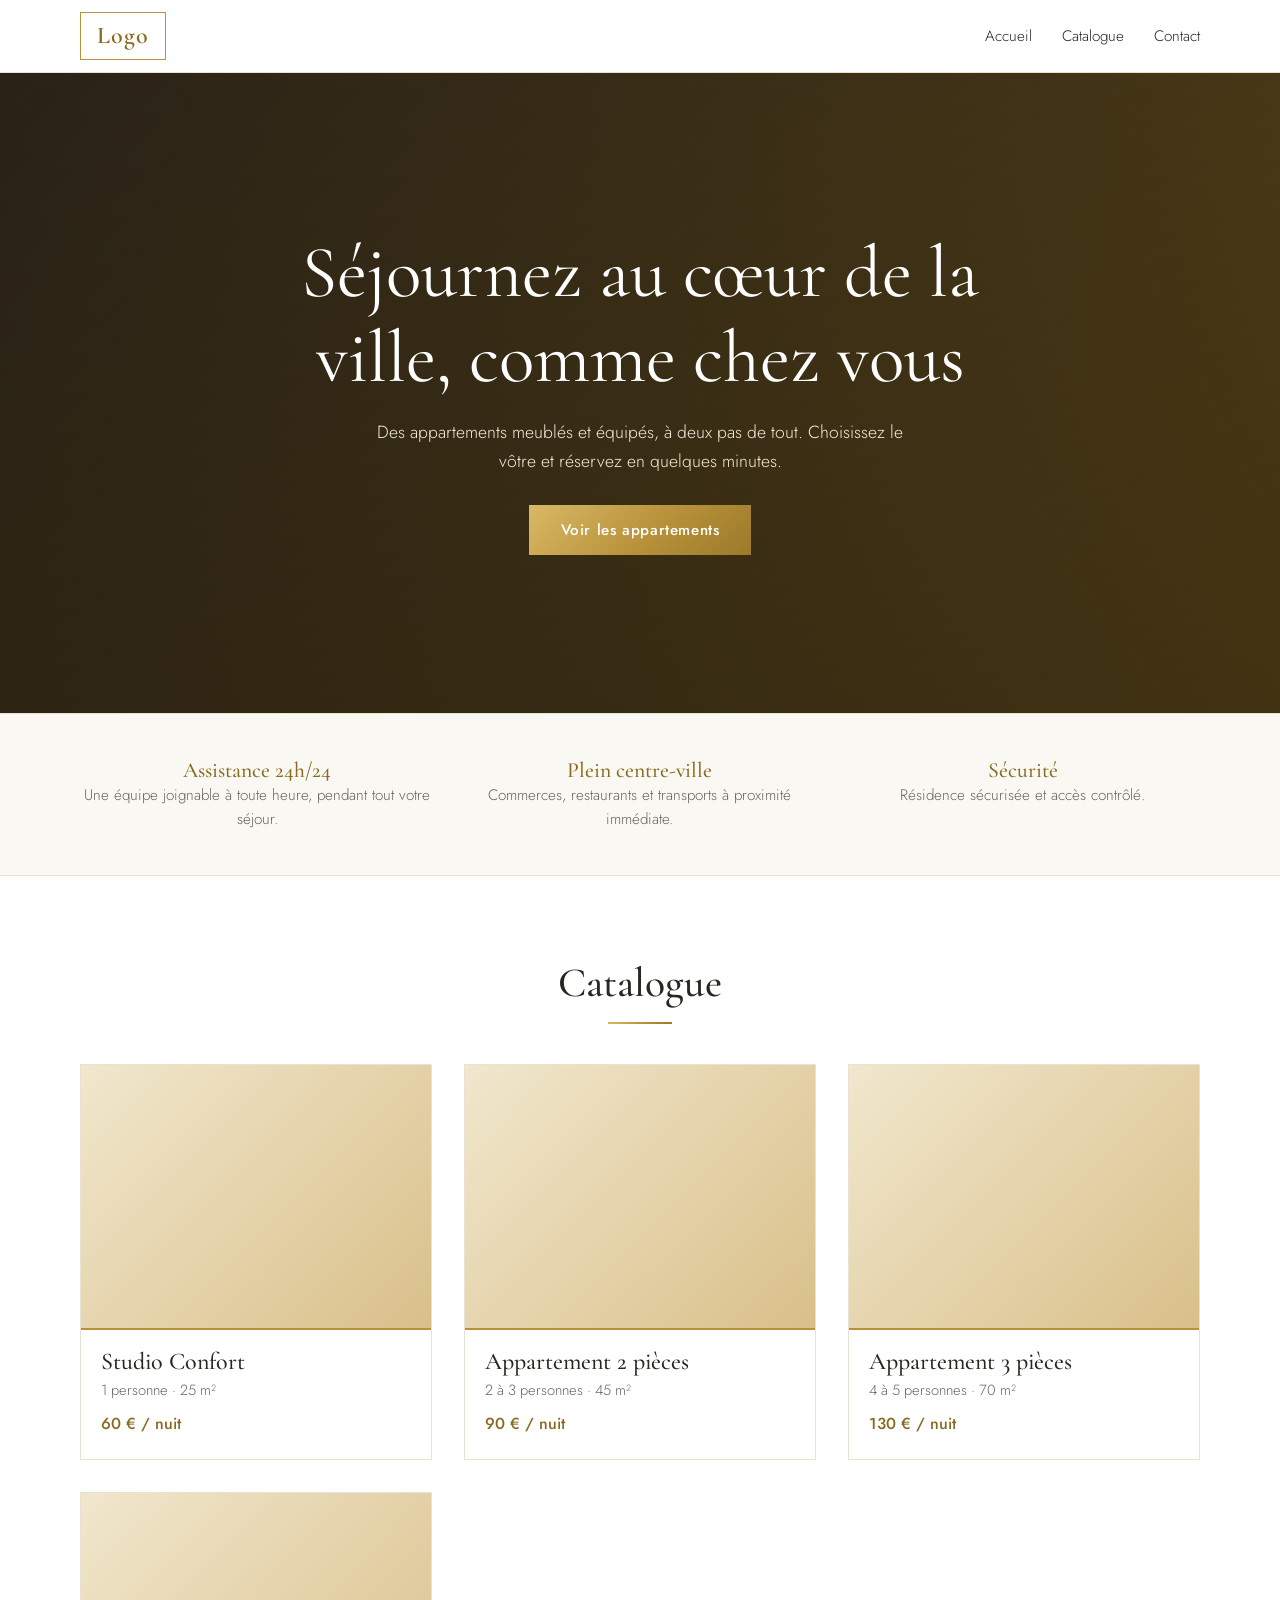
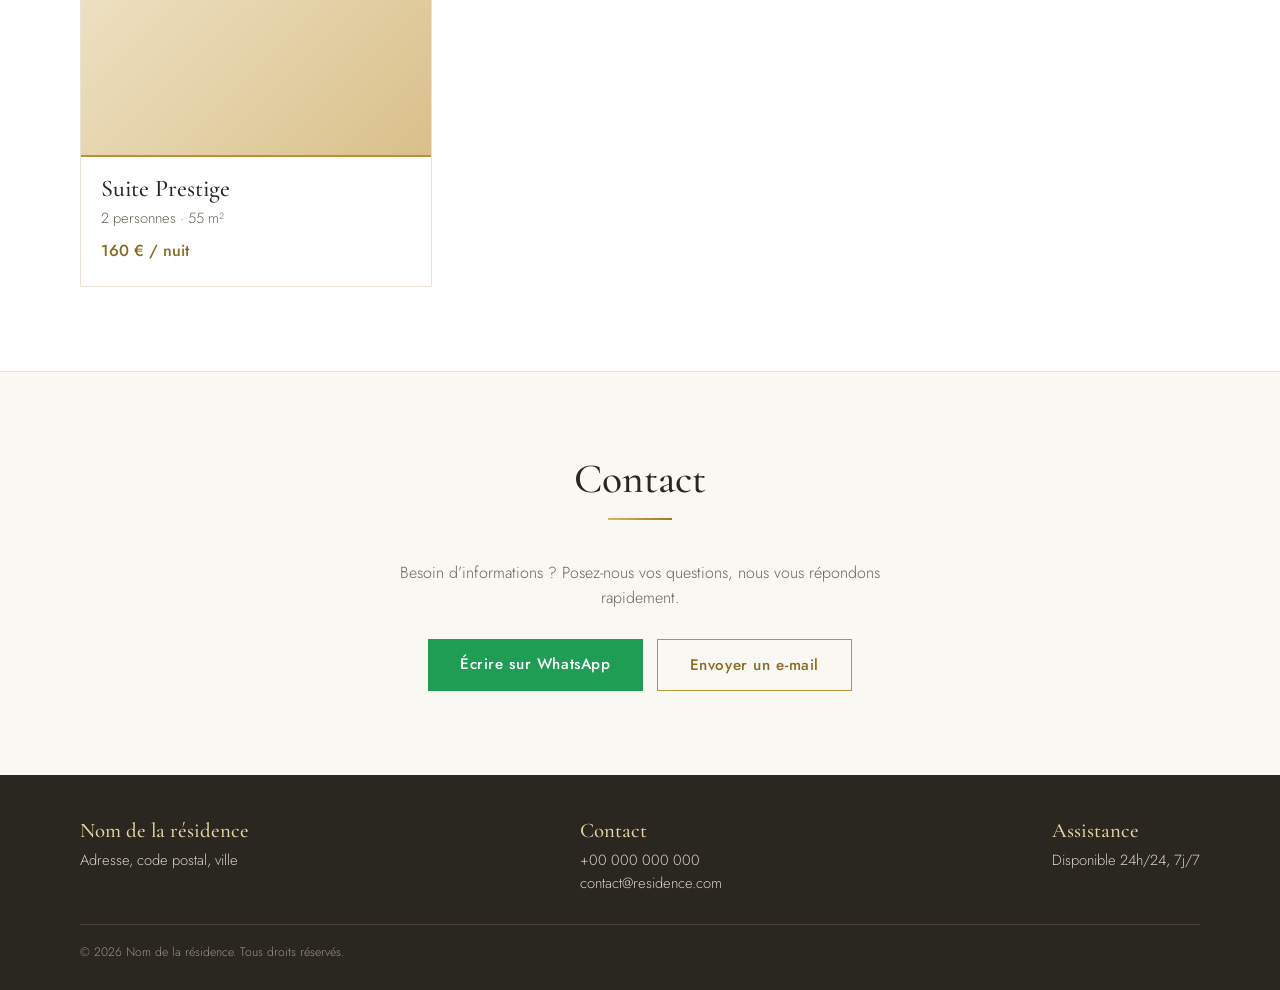
==== index.html @ 8747ca44 "Premier version" ====
<!DOCTYPE html>
<html lang="fr">
<head>
<meta charset="utf-8">
<meta name="viewport" content="width=device-width, initial-scale=1">
<title>Résidence meublée en centre-ville</title>
<meta name="description" content="Appartements meublés en plein centre-ville. Assistance 24h/24 et sécurité.">
<link rel="preconnect" href="https://fonts.googleapis.com">
<link rel="preconnect" href="https://fonts.gstatic.com" crossorigin>
<link href="https://fonts.googleapis.com/css2?family=Cormorant+Garamond:wght@400;500;600&family=Jost:wght@300;400;500&display=swap" rel="stylesheet">
<link rel="stylesheet" href="style.css">
</head>
<body>

<header>
  <div class="wrap bar">
    <a class="logo" href="#accueil">Logo</a>
    <button class="burger" id="burger" aria-label="Ouvrir le menu" aria-expanded="false">☰</button>
    <nav id="nav" aria-label="Navigation principale">
      <ul>
        <li><a href="#accueil">Accueil</a></li>
        <li><a href="#catalogue">Catalogue</a></li>
        <li><a href="#contact">Contact</a></li>
      </ul>
    </nav>
  </div>
</header>

<main>
  <section class="hero" id="accueil">
    <!-- Remplacez par votre vidéo : assets/residence.mp4 -->
    <video autoplay muted loop playsinline poster="assets/residence.jpg" aria-hidden="true">
      <source src="video.mp4" type="video/mp4">
    </video>
    <div class="in wrap">
      <h1>Séjournez au cœur de la ville, comme chez vous</h1>
      <p>Des appartements meublés et équipés, à deux pas de tout. Choisissez le vôtre et réservez en quelques minutes.</p>
      <a class="btn" href="#catalogue">Voir les appartements</a>
    </div>
  </section>

  <section class="assure" aria-label="Nos engagements">
    <div class="wrap">
      <ul>
        <li><h3>Assistance 24h/24</h3><p>Une équipe joignable à toute heure, pendant tout votre séjour.</p></li>
        <li><h3>Plein centre-ville</h3><p>Commerces, restaurants et transports à proximité immédiate.</p></li>
        <li><h3>Sécurité</h3><p>Résidence sécurisée et accès contrôlé.</p></li>
      </ul>
    </div>
  </section>

  <section class="pad" id="catalogue">
    <div class="wrap">
      <h2>Catalogue</h2><div class="rule"></div>
      <div class="grid" id="grid"></div>
    </div>
  </section>

  <section class="pad contact" id="contact">
    <div class="wrap">
      <h2>Contact</h2><div class="rule"></div>
      <p>Besoin d’informations ? Posez-nous vos questions, nous vous répondons rapidement.</p>
      <div class="acts">
        <a class="btn wa" id="waContact" href="#" target="_blank" rel="noopener">Écrire sur WhatsApp</a>
        <a class="btn ghost" id="mailContact" href="#">Envoyer un e-mail</a>
      </div>
    </div>
  </section>
</main>

<footer>
  <div class="wrap">
    <div class="cols">
      <div><h3>Nom de la résidence</h3><p>Adresse, code postal, ville</p></div>
      <div><h3>Contact</h3><p>+00 000 000 000<br>contact@residence.com</p></div>
      <div><h3>Assistance</h3><p>Disponible 24h/24, 7j/7</p></div>
    </div>
    <small>© <span id="yr"></span> Nom de la résidence. Tous droits réservés.</small>
  </div>
</footer>

<!-- Fiche appartement -->
<dialog id="dlgDetail" aria-labelledby="dTitle">
  <button class="close" data-close aria-label="Fermer">×</button>
  <div class="detail">
    <div class="gallery">
      <div class="main"><img id="dMain" alt=""></div>
      <div class="thumbs" id="dThumbs"></div>
    </div>
    <div class="info">
      <h2 id="dTitle"></h2><div class="rule"></div>
      <p id="dDesc"></p>
      <ul id="dList"></ul>
      <div class="price" id="dPrice"></div>
      <button class="btn" id="dBook">Réserver</button>
    </div>
  </div>
</dialog>

<!-- Réservation -->
<dialog id="dlgBook" aria-labelledby="bTitle">
  <button class="close" data-close aria-label="Fermer">×</button>
  <form id="form" novalidate>
    <h2 id="bTitle">Réserver</h2><div class="rule"></div>
    <div class="sum" id="bSum"></div>
    <div class="row">
      <label>Nom<input type="text" name="nom" autocomplete="family-name" required></label>
      <label>Prénom<input type="text" name="prenom" autocomplete="given-name" required></label>
    </div>
    <div class="row">
      <label>Adresse e-mail<input type="email" name="email" autocomplete="email" required></label>
      <label>Numéro de téléphone<input type="tel" name="tel" autocomplete="tel" required></label>
    </div>
    <div class="row">
      <label>Date d’arrivée<input type="date" name="arrivee" required></label>
      <label>Date de départ<input type="date" name="depart" required></label>
    </div>
    <fieldset>
      <legend>Options</legend>
      <label><input type="checkbox" name="options" value="Transfert depuis l’aéroport"> Transfert depuis l’aéroport</label>
      <label><input type="checkbox" name="options" value="Ménage supplémentaire"> Ménage supplémentaire</label>
      <label><input type="checkbox" name="options" value="Petit-déjeuner"> Petit-déjeuner</label>
      <label><input type="checkbox" name="options" value="Lit bébé"> Lit bébé</label>
      <label><input type="checkbox" name="options" value="Arrivée tardive"> Arrivée tardive</label>
    </fieldset>
    <label>Autre demande (facultatif)<textarea name="message" rows="3"></textarea></label>
    <div class="err" id="err" role="alert"></div>
    <button class="btn wa" type="submit" id="send">Envoyer</button>
  </form>
  <div class="ok" id="ok" hidden>
    <h2>Demande envoyée</h2><div class="rule"></div>
    <p>Merci ! Votre demande a bien été transmise. Nous vous recontactons très vite.</p>
    <p style="margin-top:24px"><button class="btn ghost" data-close>Fermer</button></p>
  </div>
</dialog>

<script src="config.js"></script>
<script src="appartements.js"></script>
<script src="script.js"></script>
</body>
</html>
---- style.css ----
:root{
  --white:#fff; --ivory:#faf8f3; --ink:#2a2620; --muted:#6b645a;
  --gold:#b8923a; --gold-dark:#8a6a1f; --gold-light:#e6d3a3; --line:#e9e2d2;
  --serif:'Cormorant Garamond',Georgia,serif; --sans:'Jost',system-ui,sans-serif;
  --gold-grad:linear-gradient(135deg,#d9b866,#b8923a 55%,#9c7a2b);
}
*{box-sizing:border-box;margin:0}
html{scroll-behavior:smooth;scroll-padding-top:76px}
body{font-family:var(--sans);color:var(--ink);background:var(--white);line-height:1.6;font-weight:300}
img{max-width:100%;display:block}
a{color:inherit}
:focus-visible{outline:2px solid var(--gold);outline-offset:3px}
.wrap{width:min(1120px,92%);margin-inline:auto}
h1,h2,h3{font-family:var(--serif);font-weight:500;line-height:1.15}
h2{font-size:clamp(1.9rem,4vw,2.6rem);text-align:center}
.rule{width:64px;height:2px;background:var(--gold-grad);margin:14px auto 40px}

/* Header */
header{position:sticky;top:0;z-index:20;background:rgba(255,255,255,.96);border-bottom:1px solid var(--line);backdrop-filter:blur(8px)}
.bar{display:flex;align-items:center;justify-content:space-between;height:72px}
.logo{font-family:var(--serif);font-size:1.5rem;font-weight:600;text-decoration:none;letter-spacing:.04em;color:var(--gold-dark);border:1px solid var(--gold);padding:4px 16px}
nav ul{display:flex;gap:30px;list-style:none;padding:0}
nav a{text-decoration:none;font-size:.95rem;padding:6px 0;border-bottom:1px solid transparent;transition:border-color .2s,color .2s}
nav a:hover{color:var(--gold-dark);border-color:var(--gold)}
.burger{display:none;background:none;border:1px solid var(--line);width:44px;height:44px;cursor:pointer;font-size:1.3rem;color:var(--gold-dark)}

/* Hero */
.hero{position:relative;min-height:min(78vh,640px);display:grid;place-items:center;text-align:center;color:#fff;overflow:hidden;background:linear-gradient(135deg,#3a3022,#8a6a1f)}
.hero video{position:absolute;inset:0;width:100%;height:100%;object-fit:cover}
.hero::after{content:"";position:absolute;inset:0;background:linear-gradient(rgba(20,16,10,.45),rgba(20,16,10,.62))}
.hero .in{position:relative;z-index:1;padding:60px 0;max-width:760px}
.hero h1{font-size:clamp(2.4rem,6.5vw,4.6rem);font-weight:400}
.hero p{margin:18px auto 30px;font-size:1.1rem;max-width:560px;color:#f3ecdc}

/* Buttons */
.btn{display:inline-block;border:0;cursor:pointer;font:500 .95rem var(--sans);letter-spacing:.04em;padding:14px 32px;text-decoration:none;color:#fff;background:var(--gold-grad);transition:filter .2s,transform .2s}
.btn:hover{filter:brightness(1.08);transform:translateY(-1px)}
.btn.ghost{background:transparent;color:var(--gold-dark);border:1px solid var(--gold)}
.btn.wa{background:#1f9d55}

/* Reassurance */
.assure{background:var(--ivory);border-block:1px solid var(--line);padding:44px 0}
.assure ul{list-style:none;padding:0;display:grid;grid-template-columns:repeat(3,1fr);gap:28px;text-align:center}
.assure h3{font-size:1.35rem;color:var(--gold-dark)}
.assure p{color:var(--muted);font-size:.95rem}

/* Catalogue */
section.pad{padding:84px 0}
.grid{display:grid;grid-template-columns:repeat(auto-fill,minmax(300px,1fr));gap:32px}
.card{background:#fff;border:1px solid var(--line);cursor:pointer;text-align:left;padding:0;font:inherit;color:inherit;transition:box-shadow .25s,border-color .25s}
.card:hover{border-color:var(--gold);box-shadow:0 12px 32px rgba(138,106,31,.14)}
.ph{aspect-ratio:4/3;background:linear-gradient(135deg,#f1e7cd,#d9c08a);overflow:hidden;position:relative}
.ph img{width:100%;height:100%;object-fit:cover}
.card .meta{padding:18px 20px 22px;border-top:2px solid var(--gold)}
.card h3{font-size:1.5rem}
.card p{color:var(--muted);font-size:.92rem;margin-top:4px}
.card .price{color:var(--gold-dark);font-weight:500;margin-top:8px}

/* Contact */
.contact{background:var(--ivory);border-top:1px solid var(--line);text-align:center}
.contact p{max-width:520px;margin:0 auto 28px;color:var(--muted)}
.contact .acts{display:flex;gap:14px;justify-content:center;flex-wrap:wrap}

/* Footer */
footer{background:var(--ink);color:#d9d2c3;padding:44px 0 28px;font-size:.92rem}
footer .cols{display:flex;justify-content:space-between;gap:28px;flex-wrap:wrap}
footer h3{color:var(--gold-light);font-size:1.3rem;margin-bottom:6px}
footer small{display:block;margin-top:28px;padding-top:18px;border-top:1px solid #4a4338;color:#9c9486}

/* Dialogs */
dialog{border:0;padding:0;width:min(960px,96vw);max-height:92vh;overflow:auto;background:#fff;box-shadow:0 30px 80px rgba(0,0,0,.35)}
dialog::backdrop{background:rgba(20,16,10,.6)}
dialog[open]{animation:pop .25s ease}
@keyframes pop{from{opacity:0;transform:translateY(12px)}}
.close{position:sticky;top:0;float:right;margin:10px;width:42px;height:42px;border:1px solid var(--line);background:#fff;font-size:1.3rem;cursor:pointer;z-index:2;color:var(--gold-dark)}
.detail{display:grid;grid-template-columns:1.2fr 1fr;gap:0}
.gallery .main{aspect-ratio:4/3;background:linear-gradient(135deg,#f1e7cd,#d9c08a)}
.gallery .main img{width:100%;height:100%;object-fit:cover}
.thumbs{display:flex;gap:8px;padding:8px;overflow-x:auto}
.thumbs button{flex:0 0 76px;height:58px;border:2px solid transparent;padding:0;cursor:pointer;background:linear-gradient(135deg,#f1e7cd,#d9c08a)}
.thumbs button[aria-current=true]{border-color:var(--gold)}
.thumbs img{width:100%;height:100%;object-fit:cover}
.info{padding:34px 30px}
.info h2{text-align:left;font-size:2rem}
.info .rule{margin:12px 0 18px}
.info ul{padding-left:1.1rem;margin:14px 0 22px;color:var(--muted)}
.info .price{font-family:var(--serif);font-size:1.7rem;color:var(--gold-dark);margin-bottom:18px}

form{padding:36px clamp(20px,5vw,48px) 40px}
form h2{text-align:left;font-size:2rem}
form .rule{margin:12px 0 24px}
.row{display:grid;grid-template-columns:1fr 1fr;gap:16px}
label{display:block;font-size:.9rem;margin-bottom:16px;color:var(--ink)}
input[type=text],input[type=email],input[type=tel],input[type=date],textarea{width:100%;margin-top:6px;padding:12px;border:1px solid #cfc6b2;font:inherit;background:#fff;border-radius:0}
input:focus,textarea:focus{outline:2px solid var(--gold);border-color:var(--gold)}
fieldset{border:1px solid var(--line);padding:14px 16px;margin-bottom:18px}
legend{padding:0 8px;color:var(--gold-dark);font-family:var(--serif);font-size:1.2rem}
fieldset label{display:flex;gap:10px;align-items:center;margin:8px 0}
.err{color:#a3281f;font-size:.88rem;min-height:1.2em;margin-bottom:10px}
.sum{background:var(--ivory);border-left:3px solid var(--gold);padding:10px 14px;margin-bottom:20px;font-size:.92rem}
.ok{padding:60px 30px;text-align:center}
.ok h2{text-align:center}

@media (max-width:820px){
  .burger{display:block}
  nav{position:absolute;top:72px;left:0;right:0;background:#fff;border-bottom:1px solid var(--line);display:none}
  nav.open{display:block}
  nav ul{flex-direction:column;gap:0;padding:8px 4%}
  nav a{display:block;padding:14px 0;border-bottom:1px solid var(--line)}
  .assure ul{grid-template-columns:1fr}
  .detail{grid-template-columns:1fr}
  .row{grid-template-columns:1fr}
  section.pad{padding:60px 0}
}
@media (prefers-reduced-motion:reduce){*{animation:none!important;transition:none!important;scroll-behavior:auto!important}}

/* Disponibilité */
.btn:disabled{background:#d9d2c3;color:#6b645a;cursor:not-allowed;transform:none;filter:none}
.card.off .ph img{filter:grayscale(.85);opacity:.7}
.badge{position:absolute;top:12px;left:12px;background:var(--ink);color:#fff;font-size:.85rem;padding:4px 12px}

/* Admin */
.adm{width:min(640px,92%);margin:48px auto}
.adm h1{font-size:2.2rem;margin-bottom:6px}
.adm .rule{margin:12px 0 28px}
.adm form{padding:0}
.adm .box{border:1px solid var(--line);padding:28px;background:#fff}
.adm-top{display:flex;justify-content:space-between;align-items:center;gap:12px;margin-bottom:8px}
.lot{display:flex;align-items:center;justify-content:space-between;gap:14px;padding:16px 0;border-bottom:1px solid var(--line);flex-wrap:wrap}
.lot strong{font-family:var(--serif);font-size:1.3rem;font-weight:500;display:block}
.etat{font-size:.9rem;color:#1f7a45}
.etat.off{color:#a3281f}
.btn.sm{padding:10px 20px;font-size:.88rem}
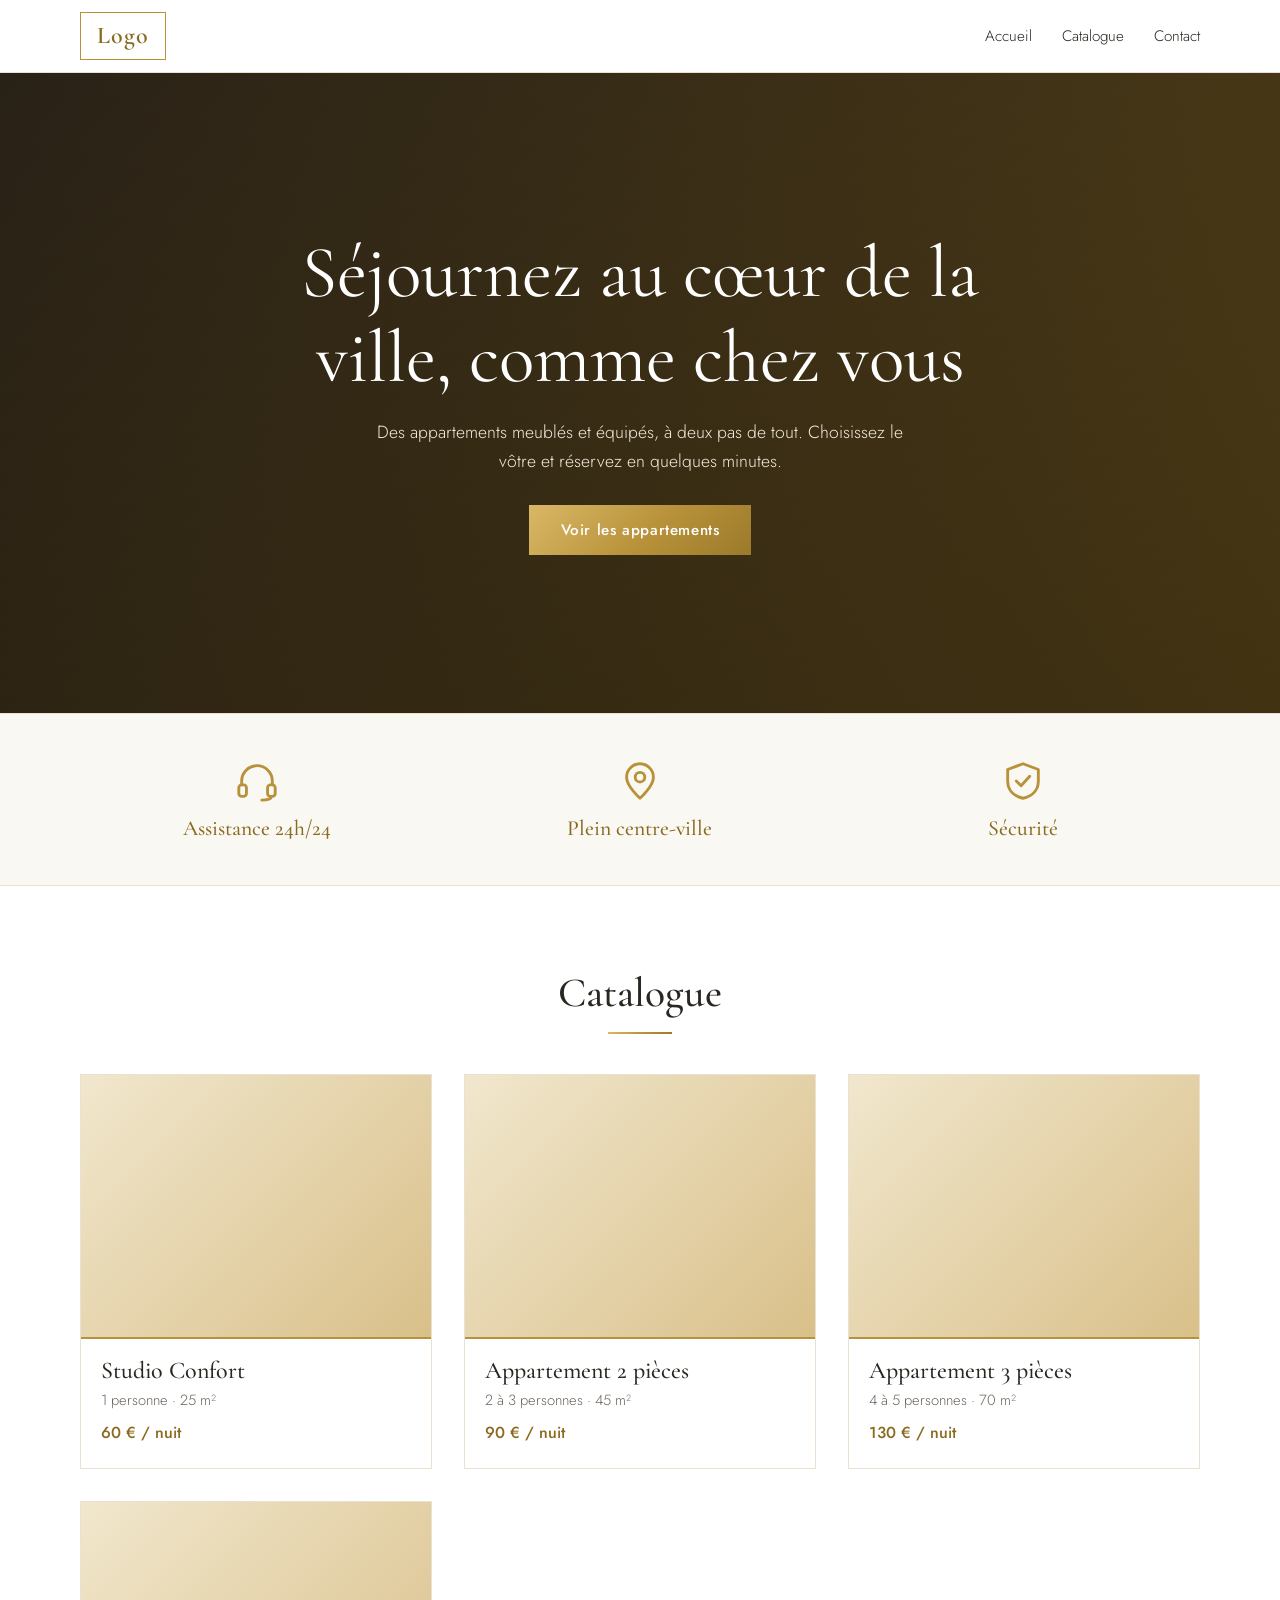
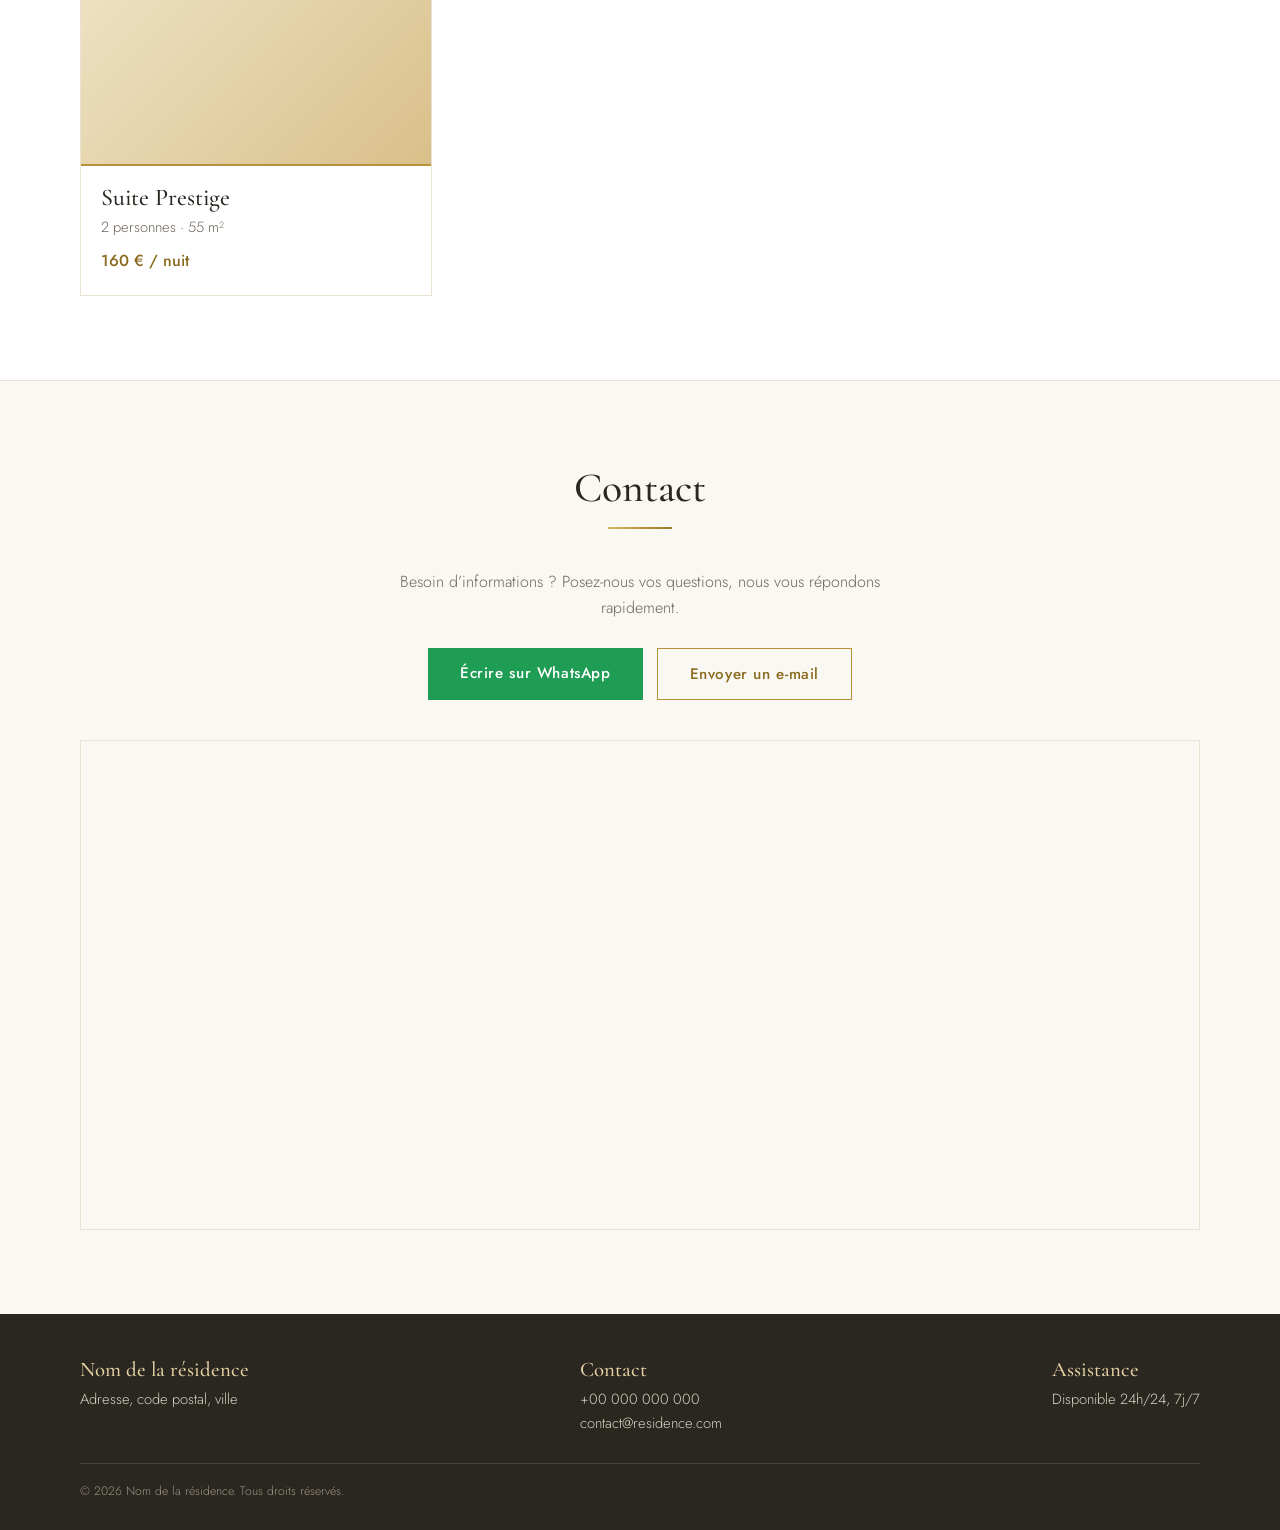
==== commit b5d95731: "mise a jour" ====
--- a/index.html
+++ b/index.html
@@ -40,15 +40,23 @@
   </section>
 
   <section class="assure" aria-label="Nos engagements">
-    <div class="wrap">
-      <ul>
-        <li><h3>Assistance 24h/24</h3><p>Une équipe joignable à toute heure, pendant tout votre séjour.</p></li>
-        <li><h3>Plein centre-ville</h3><p>Commerces, restaurants et transports à proximité immédiate.</p></li>
-        <li><h3>Sécurité</h3><p>Résidence sécurisée et accès contrôlé.</p></li>
-      </ul>
-    </div>
-  </section>
-
+  <div class="wrap">
+    <ul>
+      <li>
+        <svg class="ico" viewBox="0 0 24 24" aria-hidden="true"><path d="M4 14v-2a8 8 0 0 1 16 0v2"/><rect x="2.5" y="14" width="4" height="6" rx="1.5"/><rect x="17.5" y="14" width="4" height="6" rx="1.5"/><path d="M19.5 20c0 1.5-2 2-5 2"/></svg>
+        <h3>Assistance 24h/24</h3>
+      </li>
+      <li>
+        <svg class="ico" viewBox="0 0 24 24" aria-hidden="true"><path d="M12 21s7-6.2 7-11a7 7 0 0 0-14 0c0 4.8 7 11 7 11z"/><circle cx="12" cy="10" r="2.5"/></svg>
+        <h3>Plein centre-ville</h3>
+      </li>
+      <li>
+        <svg class="ico" viewBox="0 0 24 24" aria-hidden="true"><path d="M12 3l8 3v6c0 5-3.5 8-8 9-4.5-1-8-4-8-9V6z"/><path d="M8.5 12l2.5 2.5 4.5-5"/></svg>
+        <h3>Sécurité</h3>
+      </li>
+    </ul>
+  </div>
+</section>
   <section class="pad" id="catalogue">
     <div class="wrap">
       <h2>Catalogue</h2><div class="rule"></div>
@@ -57,15 +65,18 @@
   </section>
 
   <section class="pad contact" id="contact">
-    <div class="wrap">
-      <h2>Contact</h2><div class="rule"></div>
-      <p>Besoin d’informations ? Posez-nous vos questions, nous vous répondons rapidement.</p>
-      <div class="acts">
-        <a class="btn wa" id="waContact" href="#" target="_blank" rel="noopener">Écrire sur WhatsApp</a>
-        <a class="btn ghost" id="mailContact" href="#">Envoyer un e-mail</a>
-      </div>
+  <div class="wrap">
+    <h2>Contact</h2><div class="rule"></div>
+    <p>Besoin d’informations ? Posez-nous vos questions, nous vous répondons rapidement.</p>
+    <div class="acts">
+      <a class="btn wa" id="waContact" href="#" target="_blank" rel="noopener">Écrire sur WhatsApp</a>
+      <a class="btn ghost" id="mailContact" href="#">Envoyer un e-mail</a>
     </div>
-  </section>
+    <div class="map">
+      <iframe title="Localisation : Douala, Cameroun" src="https://www.google.com/maps?q=Douala,+Cameroun&output=embed" loading="lazy" referrerpolicy="no-referrer-when-downgrade" allowfullscreen></iframe>
+    </div>
+  </div>
+</section>
 </main>
 
 <footer>
--- a/style.css
+++ b/style.css
@@ -130,4 +130,24 @@
 .lot strong{font-family:var(--serif);font-size:1.3rem;font-weight:500;display:block}
 .etat{font-size:.9rem;color:#1f7a45}
 .etat.off{color:#a3281f}
-.btn.sm{padding:10px 20px;font-size:.88rem}+.btn.sm{padding:10px 20px;font-size:.88rem}
+
+/* Icônes de réassurance */
+.assure li{text-align:center}
+.ico{display:block;width:46px;height:46px;margin:0 auto 12px;fill:none;stroke:var(--gold);stroke-width:1.5;stroke-linecap:round;stroke-linejoin:round}
+
+/* Carte */
+.map{margin-top:40px;border:1px solid var(--line);aspect-ratio:16/7}
+.map iframe{display:block;width:100%;height:100%;border:0}
+@media (max-width:820px){.map{aspect-ratio:4/3}}
+
+/* Admin : réservations */
+.adm{width:min(760px,92%)}
+.sect{margin-top:40px}
+.resa{border:1px solid var(--line);padding:16px 18px;margin-bottom:14px;font-size:.95rem}
+.resa-top{display:flex;justify-content:space-between;align-items:center;gap:10px;margin-bottom:6px}
+.resa-top strong{font-family:var(--serif);font-size:1.3rem;font-weight:500}
+.resa p{color:var(--muted);margin:2px 0}
+.tag{font-size:.8rem;padding:2px 10px;border:1px solid var(--line);color:var(--muted)}
+.tag.new{border-color:var(--gold);color:var(--gold-dark)}
+.resa .btn{margin-top:12px}
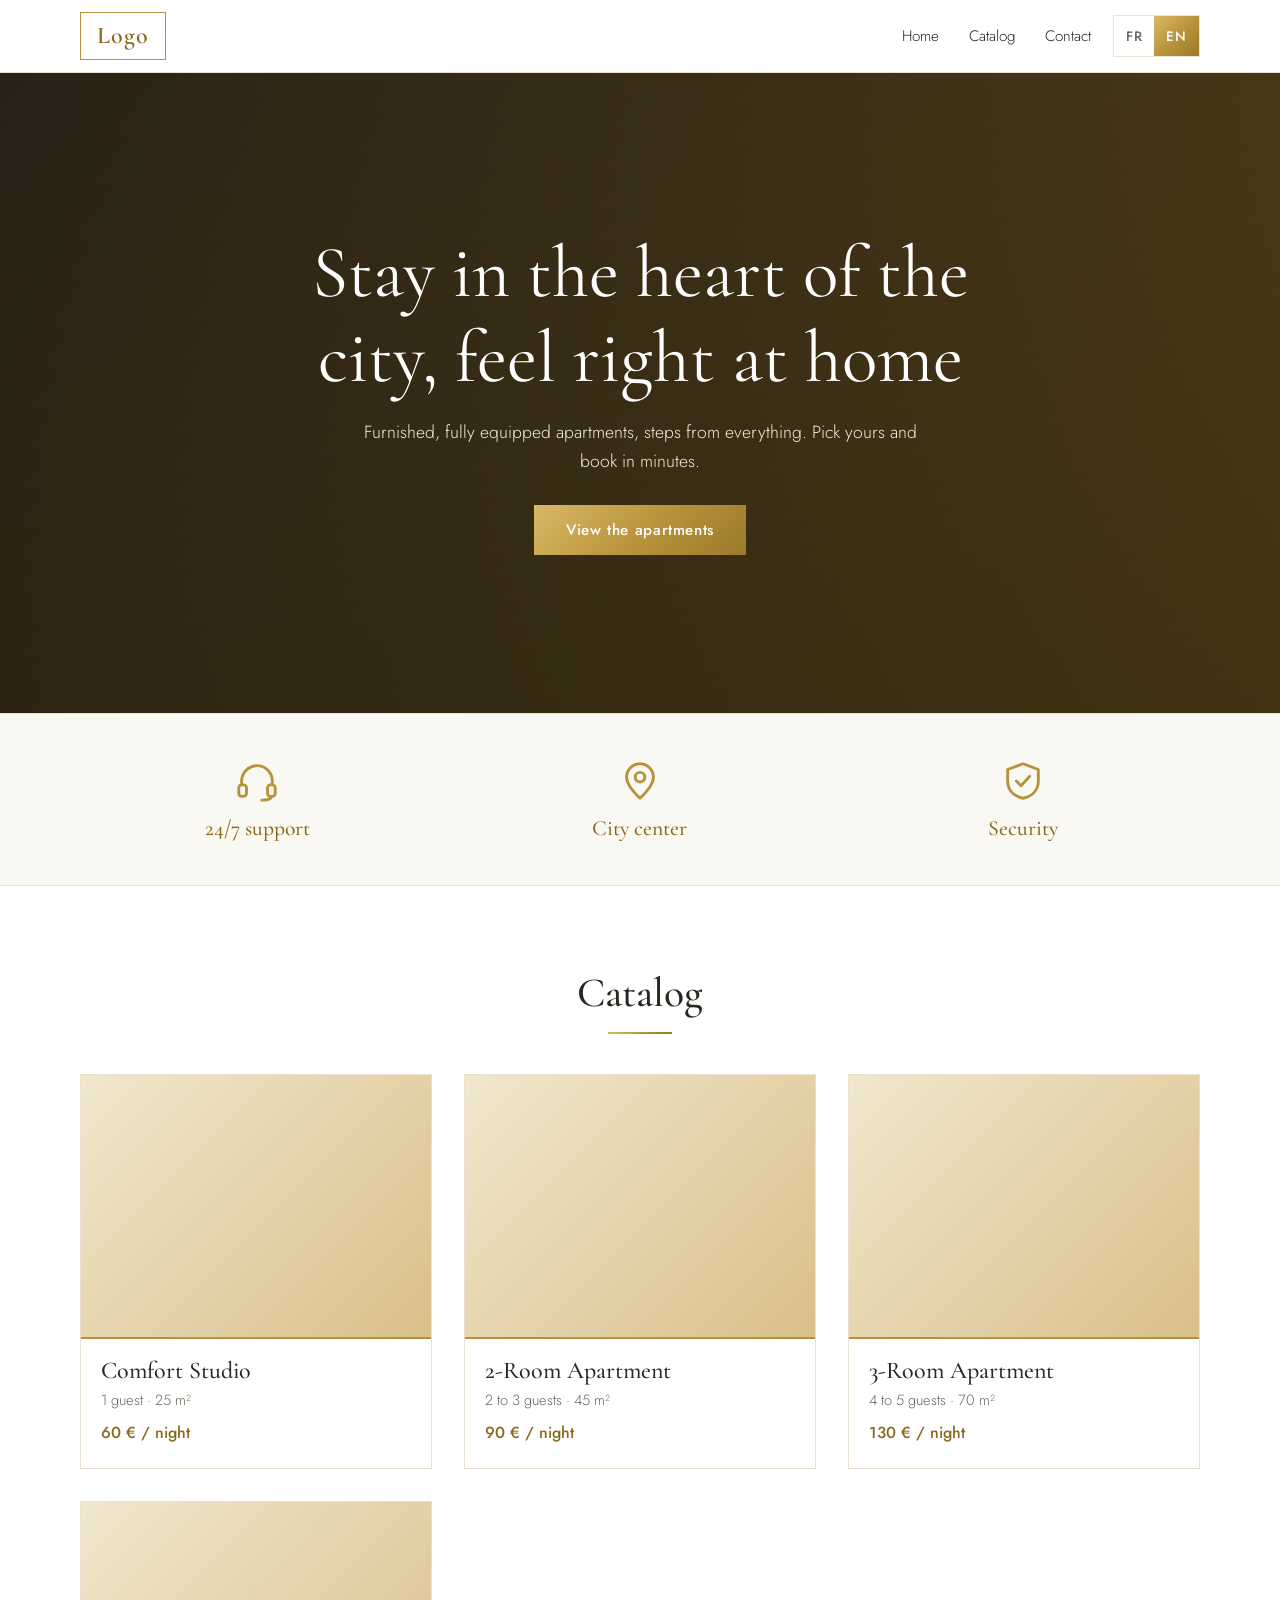
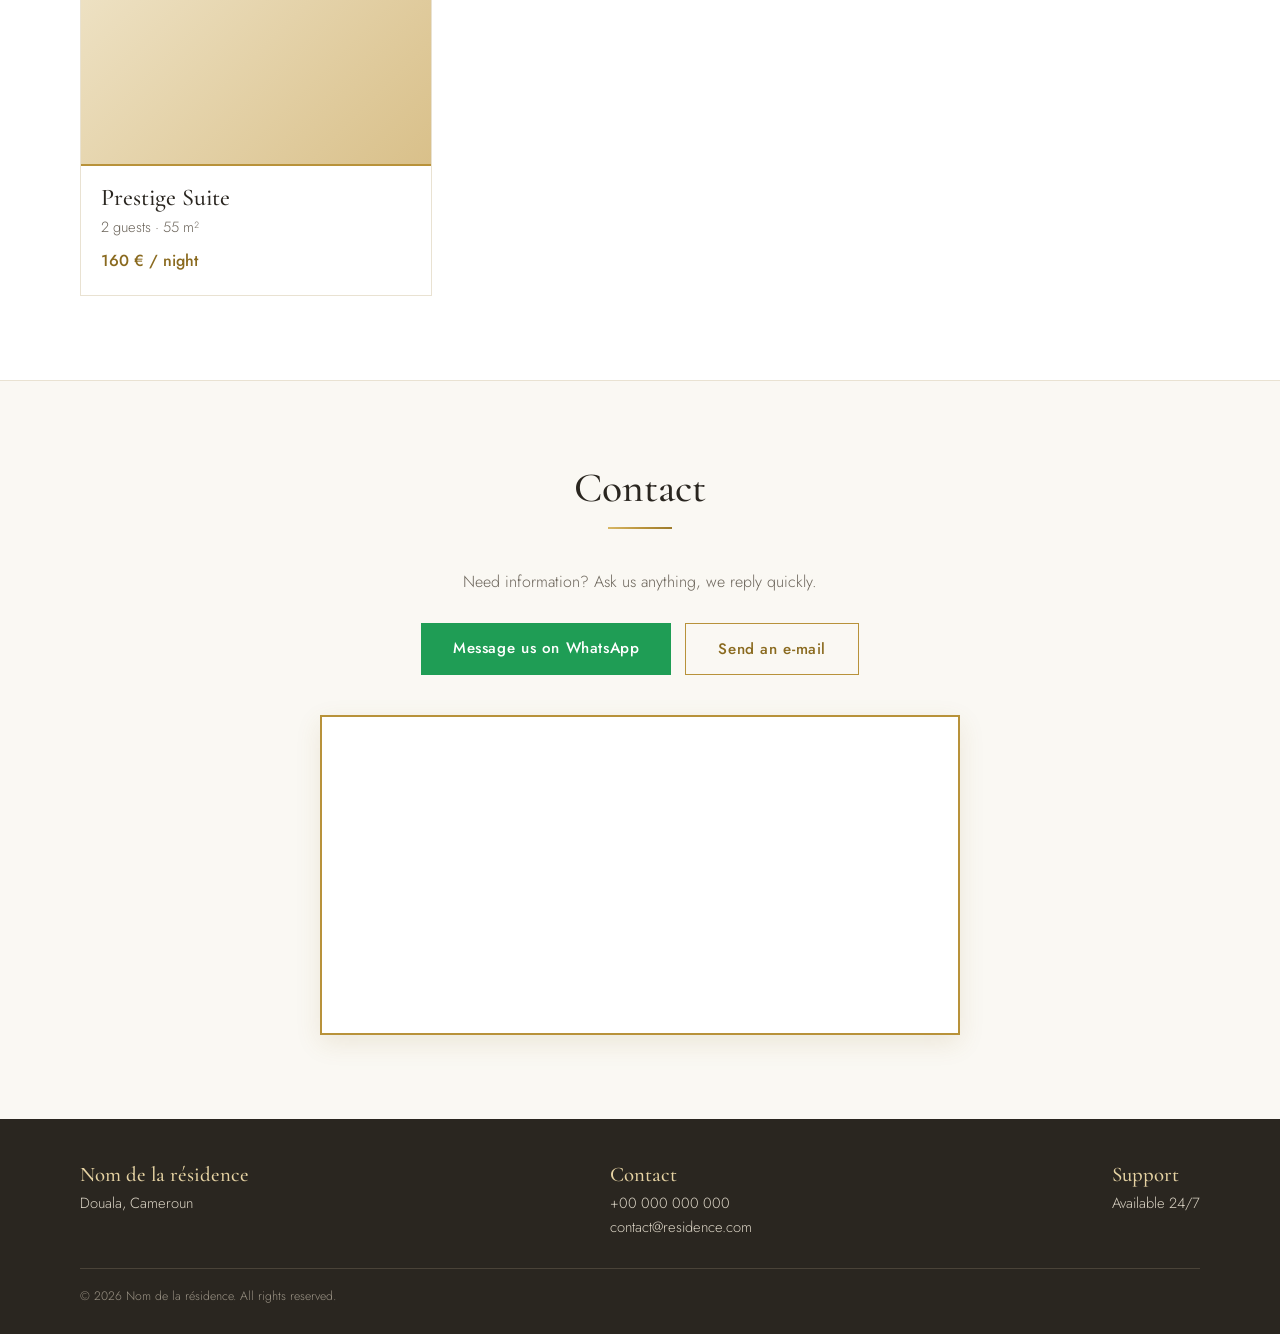
==== commit 50891c19: "mise a jour 2" ====
--- a/index.html
+++ b/index.html
@@ -15,14 +15,20 @@
 <header>
   <div class="wrap bar">
     <a class="logo" href="#accueil">Logo</a>
-    <button class="burger" id="burger" aria-label="Ouvrir le menu" aria-expanded="false">☰</button>
-    <nav id="nav" aria-label="Navigation principale">
-      <ul>
-        <li><a href="#accueil">Accueil</a></li>
-        <li><a href="#catalogue">Catalogue</a></li>
-        <li><a href="#contact">Contact</a></li>
-      </ul>
-    </nav>
+    <div class="right">
+      <nav id="nav" aria-label="Navigation principale">
+        <ul>
+          <li><a href="#accueil" data-i18n="nav_home">Accueil</a></li>
+          <li><a href="#catalogue" data-i18n="nav_catalog">Catalogue</a></li>
+          <li><a href="#contact" data-i18n="nav_contact">Contact</a></li>
+        </ul>
+      </nav>
+      <div class="langs" role="group" aria-label="Langue / Language">
+        <button type="button" data-lang="fr" aria-pressed="true">FR</button>
+        <button type="button" data-lang="en" aria-pressed="false">EN</button>
+      </div>
+      <button class="burger" id="burger" data-i18n-aria="menu" aria-label="Ouvrir le menu" aria-expanded="false">☰</button>
+    </div>
   </div>
 </header>
 
@@ -33,66 +39,67 @@
       <source src="video.mp4" type="video/mp4">
     </video>
     <div class="in wrap">
-      <h1>Séjournez au cœur de la ville, comme chez vous</h1>
-      <p>Des appartements meublés et équipés, à deux pas de tout. Choisissez le vôtre et réservez en quelques minutes.</p>
-      <a class="btn" href="#catalogue">Voir les appartements</a>
+      <h1 data-i18n="hero_title">Séjournez au cœur de la ville, comme chez vous</h1>
+      <p data-i18n="hero_text">Des appartements meublés et équipés, à deux pas de tout. Choisissez le vôtre et réservez en quelques minutes.</p>
+      <a class="btn" href="#catalogue" data-i18n="hero_btn">Voir les appartements</a>
     </div>
   </section>
 
   <section class="assure" aria-label="Nos engagements">
-  <div class="wrap">
-    <ul>
-      <li>
-        <svg class="ico" viewBox="0 0 24 24" aria-hidden="true"><path d="M4 14v-2a8 8 0 0 1 16 0v2"/><rect x="2.5" y="14" width="4" height="6" rx="1.5"/><rect x="17.5" y="14" width="4" height="6" rx="1.5"/><path d="M19.5 20c0 1.5-2 2-5 2"/></svg>
-        <h3>Assistance 24h/24</h3>
-      </li>
-      <li>
-        <svg class="ico" viewBox="0 0 24 24" aria-hidden="true"><path d="M12 21s7-6.2 7-11a7 7 0 0 0-14 0c0 4.8 7 11 7 11z"/><circle cx="12" cy="10" r="2.5"/></svg>
-        <h3>Plein centre-ville</h3>
-      </li>
-      <li>
-        <svg class="ico" viewBox="0 0 24 24" aria-hidden="true"><path d="M12 3l8 3v6c0 5-3.5 8-8 9-4.5-1-8-4-8-9V6z"/><path d="M8.5 12l2.5 2.5 4.5-5"/></svg>
-        <h3>Sécurité</h3>
-      </li>
-    </ul>
-  </div>
-</section>
+    <div class="wrap">
+      <ul>
+        <li>
+          <svg class="ico" viewBox="0 0 24 24" aria-hidden="true"><path d="M4 14v-2a8 8 0 0 1 16 0v2"/><rect x="2.5" y="14" width="4" height="6" rx="1.5"/><rect x="17.5" y="14" width="4" height="6" rx="1.5"/><path d="M19.5 20c0 1.5-2 2-5 2"/></svg>
+          <h3 data-i18n="a1">Assistance 24h/24</h3>
+        </li>
+        <li>
+          <svg class="ico" viewBox="0 0 24 24" aria-hidden="true"><path d="M12 21s7-6.2 7-11a7 7 0 0 0-14 0c0 4.8 7 11 7 11z"/><circle cx="12" cy="10" r="2.5"/></svg>
+          <h3 data-i18n="a2">Plein centre-ville</h3>
+        </li>
+        <li>
+          <svg class="ico" viewBox="0 0 24 24" aria-hidden="true"><path d="M12 3l8 3v6c0 5-3.5 8-8 9-4.5-1-8-4-8-9V6z"/><path d="M8.5 12l2.5 2.5 4.5-5"/></svg>
+          <h3 data-i18n="a3">Sécurité</h3>
+        </li>
+      </ul>
+    </div>
+  </section>
+
   <section class="pad" id="catalogue">
     <div class="wrap">
-      <h2>Catalogue</h2><div class="rule"></div>
+      <h2 data-i18n="cat_title">Catalogue</h2><div class="rule"></div>
       <div class="grid" id="grid"></div>
     </div>
   </section>
 
   <section class="pad contact" id="contact">
-  <div class="wrap">
-    <h2>Contact</h2><div class="rule"></div>
-    <p>Besoin d’informations ? Posez-nous vos questions, nous vous répondons rapidement.</p>
-    <div class="acts">
-      <a class="btn wa" id="waContact" href="#" target="_blank" rel="noopener">Écrire sur WhatsApp</a>
-      <a class="btn ghost" id="mailContact" href="#">Envoyer un e-mail</a>
+    <div class="wrap">
+      <h2 data-i18n="contact_title">Contact</h2><div class="rule"></div>
+      <p data-i18n="contact_text">Besoin d’informations ? Posez-nous vos questions, nous vous répondons rapidement.</p>
+      <div class="acts">
+        <a class="btn wa" id="waContact" href="#" target="_blank" rel="noopener" data-i18n="wa_btn">Écrire sur WhatsApp</a>
+        <a class="btn ghost" id="mailContact" href="#" data-i18n="mail_btn">Envoyer un e-mail</a>
+      </div>
+      <div class="map">
+        <iframe title="Douala, Cameroun" src="https://www.google.com/maps?q=Douala,+Cameroun&output=embed" loading="lazy" referrerpolicy="no-referrer-when-downgrade" allowfullscreen></iframe>
+      </div>
     </div>
-    <div class="map">
-      <iframe title="Localisation : Douala, Cameroun" src="https://www.google.com/maps?q=Douala,+Cameroun&output=embed" loading="lazy" referrerpolicy="no-referrer-when-downgrade" allowfullscreen></iframe>
-    </div>
-  </div>
-</section>
+  </section>
 </main>
 
 <footer>
   <div class="wrap">
     <div class="cols">
-      <div><h3>Nom de la résidence</h3><p>Adresse, code postal, ville</p></div>
-      <div><h3>Contact</h3><p>+00 000 000 000<br>contact@residence.com</p></div>
-      <div><h3>Assistance</h3><p>Disponible 24h/24, 7j/7</p></div>
+      <div><h3>Nom de la résidence</h3><p>Douala, Cameroun</p></div>
+      <div><h3 data-i18n="f_contact">Contact</h3><p>+00 000 000 000<br>contact@residence.com</p></div>
+      <div><h3 data-i18n="f_assist">Assistance</h3><p data-i18n="f_assist_txt">Disponible 24h/24, 7j/7</p></div>
     </div>
-    <small>© <span id="yr"></span> Nom de la résidence. Tous droits réservés.</small>
+    <small>© <span id="yr"></span> Nom de la résidence. <span data-i18n="rights">Tous droits réservés.</span></small>
   </div>
 </footer>
 
 <!-- Fiche appartement -->
 <dialog id="dlgDetail" aria-labelledby="dTitle">
-  <button class="close" data-close aria-label="Fermer">×</button>
+  <button class="close" data-close data-i18n-aria="close" aria-label="Fermer">×</button>
   <div class="detail">
     <div class="gallery">
       <div class="main"><img id="dMain" alt=""></div>
@@ -110,38 +117,38 @@
 
 <!-- Réservation -->
 <dialog id="dlgBook" aria-labelledby="bTitle">
-  <button class="close" data-close aria-label="Fermer">×</button>
+  <button class="close" data-close data-i18n-aria="close" aria-label="Fermer">×</button>
   <form id="form" novalidate>
-    <h2 id="bTitle">Réserver</h2><div class="rule"></div>
+    <h2 id="bTitle" data-i18n="book_title">Réserver</h2><div class="rule"></div>
     <div class="sum" id="bSum"></div>
     <div class="row">
-      <label>Nom<input type="text" name="nom" autocomplete="family-name" required></label>
-      <label>Prénom<input type="text" name="prenom" autocomplete="given-name" required></label>
+      <label><span data-i18n="f_last">Nom</span><input type="text" name="nom" autocomplete="family-name" required></label>
+      <label><span data-i18n="f_first">Prénom</span><input type="text" name="prenom" autocomplete="given-name" required></label>
     </div>
     <div class="row">
-      <label>Adresse e-mail<input type="email" name="email" autocomplete="email" required></label>
-      <label>Numéro de téléphone<input type="tel" name="tel" autocomplete="tel" required></label>
+      <label><span data-i18n="f_email">Adresse e-mail</span><input type="email" name="email" autocomplete="email" required></label>
+      <label><span data-i18n="f_phone">Numéro de téléphone</span><input type="tel" name="tel" autocomplete="tel" required></label>
     </div>
     <div class="row">
-      <label>Date d’arrivée<input type="date" name="arrivee" required></label>
-      <label>Date de départ<input type="date" name="depart" required></label>
+      <label><span data-i18n="f_in">Date d’arrivée</span><input type="date" name="arrivee" required></label>
+      <label><span data-i18n="f_out">Date de départ</span><input type="date" name="depart" required></label>
     </div>
     <fieldset>
-      <legend>Options</legend>
-      <label><input type="checkbox" name="options" value="Transfert depuis l’aéroport"> Transfert depuis l’aéroport</label>
-      <label><input type="checkbox" name="options" value="Ménage supplémentaire"> Ménage supplémentaire</label>
-      <label><input type="checkbox" name="options" value="Petit-déjeuner"> Petit-déjeuner</label>
-      <label><input type="checkbox" name="options" value="Lit bébé"> Lit bébé</label>
-      <label><input type="checkbox" name="options" value="Arrivée tardive"> Arrivée tardive</label>
+      <legend data-i18n="f_options">Options</legend>
+      <label><input type="checkbox" name="options" value="Transfert depuis l’aéroport"> <span data-i18n="o1">Transfert depuis l’aéroport</span></label>
+      <label><input type="checkbox" name="options" value="Ménage supplémentaire"> <span data-i18n="o2">Ménage supplémentaire</span></label>
+      <label><input type="checkbox" name="options" value="Petit-déjeuner"> <span data-i18n="o3">Petit-déjeuner</span></label>
+      <label><input type="checkbox" name="options" value="Lit bébé"> <span data-i18n="o4">Lit bébé</span></label>
+      <label><input type="checkbox" name="options" value="Arrivée tardive"> <span data-i18n="o5">Arrivée tardive</span></label>
     </fieldset>
-    <label>Autre demande (facultatif)<textarea name="message" rows="3"></textarea></label>
+    <label><span data-i18n="f_other">Autre demande (facultatif)</span><textarea name="message" rows="3"></textarea></label>
     <div class="err" id="err" role="alert"></div>
-    <button class="btn wa" type="submit" id="send">Envoyer</button>
+    <button class="btn wa" type="submit" id="send" data-i18n="send">Envoyer</button>
   </form>
   <div class="ok" id="ok" hidden>
-    <h2>Demande envoyée</h2><div class="rule"></div>
-    <p>Merci ! Votre demande a bien été transmise. Nous vous recontactons très vite.</p>
-    <p style="margin-top:24px"><button class="btn ghost" data-close>Fermer</button></p>
+    <h2 data-i18n="sent_title">Demande envoyée</h2><div class="rule"></div>
+    <p data-i18n="sent_text">Merci ! Votre demande a bien été transmise. Nous vous recontactons très vite.</p>
+    <p style="margin-top:24px"><button class="btn ghost" data-close data-i18n="close_btn">Fermer</button></p>
   </div>
 </dialog>
 
--- a/style.css
+++ b/style.css
@@ -40,9 +40,11 @@
 
 /* Reassurance */
 .assure{background:var(--ivory);border-block:1px solid var(--line);padding:44px 0}
-.assure ul{list-style:none;padding:0;display:grid;grid-template-columns:repeat(3,1fr);gap:28px;text-align:center}
+.assure ul{list-style:none;padding:0;display:grid;grid-template-columns:repeat(3,1fr);gap:28px;text-align:center;align-items:start}
+.assure li{text-align:center}
 .assure h3{font-size:1.35rem;color:var(--gold-dark)}
 .assure p{color:var(--muted);font-size:.95rem}
+.ico{display:block;width:46px;height:46px;margin:0 auto 12px;fill:none;stroke:var(--gold);stroke-width:1.5;stroke-linecap:round;stroke-linejoin:round}
 
 /* Catalogue */
 section.pad{padding:84px 0}
@@ -60,6 +62,10 @@
 .contact{background:var(--ivory);border-top:1px solid var(--line);text-align:center}
 .contact p{max-width:520px;margin:0 auto 28px;color:var(--muted)}
 .contact .acts{display:flex;gap:14px;justify-content:center;flex-wrap:wrap}
+
+/* Carte */
+.map{width:min(640px,100%);margin:40px auto 0;padding:6px;background:#fff;border:2px solid var(--gold);box-shadow:0 8px 24px rgba(138,106,31,.12);aspect-ratio:16/8}
+.map iframe{display:block;width:100%;height:100%;border:0}
 
 /* Footer */
 footer{background:var(--ink);color:#d9d2c3;padding:44px 0 28px;font-size:.92rem}
@@ -101,26 +107,13 @@
 .ok{padding:60px 30px;text-align:center}
 .ok h2{text-align:center}
 
-@media (max-width:820px){
-  .burger{display:block}
-  nav{position:absolute;top:72px;left:0;right:0;background:#fff;border-bottom:1px solid var(--line);display:none}
-  nav.open{display:block}
-  nav ul{flex-direction:column;gap:0;padding:8px 4%}
-  nav a{display:block;padding:14px 0;border-bottom:1px solid var(--line)}
-  .assure ul{grid-template-columns:1fr}
-  .detail{grid-template-columns:1fr}
-  .row{grid-template-columns:1fr}
-  section.pad{padding:60px 0}
-}
-@media (prefers-reduced-motion:reduce){*{animation:none!important;transition:none!important;scroll-behavior:auto!important}}
-
 /* Disponibilité */
 .btn:disabled{background:#d9d2c3;color:#6b645a;cursor:not-allowed;transform:none;filter:none}
 .card.off .ph img{filter:grayscale(.85);opacity:.7}
 .badge{position:absolute;top:12px;left:12px;background:var(--ink);color:#fff;font-size:.85rem;padding:4px 12px}
 
 /* Admin */
-.adm{width:min(640px,92%);margin:48px auto}
+.adm{width:min(760px,92%);margin:48px auto}
 .adm h1{font-size:2.2rem;margin-bottom:6px}
 .adm .rule{margin:12px 0 28px}
 .adm form{padding:0}
@@ -131,18 +124,6 @@
 .etat{font-size:.9rem;color:#1f7a45}
 .etat.off{color:#a3281f}
 .btn.sm{padding:10px 20px;font-size:.88rem}
-
-/* Icônes de réassurance */
-.assure li{text-align:center}
-.ico{display:block;width:46px;height:46px;margin:0 auto 12px;fill:none;stroke:var(--gold);stroke-width:1.5;stroke-linecap:round;stroke-linejoin:round}
-
-/* Carte */
-.map{margin-top:40px;border:1px solid var(--line);aspect-ratio:16/7}
-.map iframe{display:block;width:100%;height:100%;border:0}
-@media (max-width:820px){.map{aspect-ratio:4/3}}
-
-/* Admin : réservations */
-.adm{width:min(760px,92%)}
 .sect{margin-top:40px}
 .resa{border:1px solid var(--line);padding:16px 18px;margin-bottom:14px;font-size:.95rem}
 .resa-top{display:flex;justify-content:space-between;align-items:center;gap:10px;margin-bottom:6px}
@@ -150,4 +131,37 @@
 .resa p{color:var(--muted);margin:2px 0}
 .tag{font-size:.8rem;padding:2px 10px;border:1px solid var(--line);color:var(--muted)}
 .tag.new{border-color:var(--gold);color:var(--gold-dark)}
-.resa .btn{margin-top:12px}+.resa .btn{margin-top:12px}
+
+/* Mobile */
+@media (max-width:820px){
+  .burger{display:block}
+  nav{position:absolute;top:72px;left:0;right:0;background:#fff;border-bottom:1px solid var(--line);display:none}
+  nav.open{display:block}
+  nav ul{flex-direction:column;gap:0;padding:8px 4%}
+  nav a{display:block;padding:14px 0;border-bottom:1px solid var(--line)}
+  .detail{grid-template-columns:1fr}
+  .row{grid-template-columns:1fr}
+  section.pad{padding:60px 0}
+
+  /* Réassurance : 3 éléments alignés sur une ligne */
+  .assure{padding:32px 0}
+  .assure ul{grid-template-columns:repeat(3,1fr);gap:8px}
+  .assure h3{font-size:1.05rem}
+  .ico{width:34px;height:34px;margin-bottom:8px}
+
+  /* Carte plus compacte */
+  .map{width:100%;aspect-ratio:16/10;margin-top:32px}
+}
+@media (max-width:400px){
+  .assure h3{font-size:.95rem}
+  .ico{width:30px;height:30px}
+}
+@media (prefers-reduced-motion:reduce){*{animation:none!important;transition:none!important;scroll-behavior:auto!important}}
+
+/* Sélecteur de langue */
+.right{display:flex;align-items:center;gap:22px}
+.langs{display:flex;border:1px solid var(--line)}
+.langs button{background:none;border:0;padding:8px 12px;min-height:40px;font:500 .85rem var(--sans);letter-spacing:.06em;color:var(--muted);cursor:pointer}
+.langs button[aria-pressed="true"]{background:var(--gold-grad);color:#fff}
+@media (max-width:820px){.right{gap:10px}}
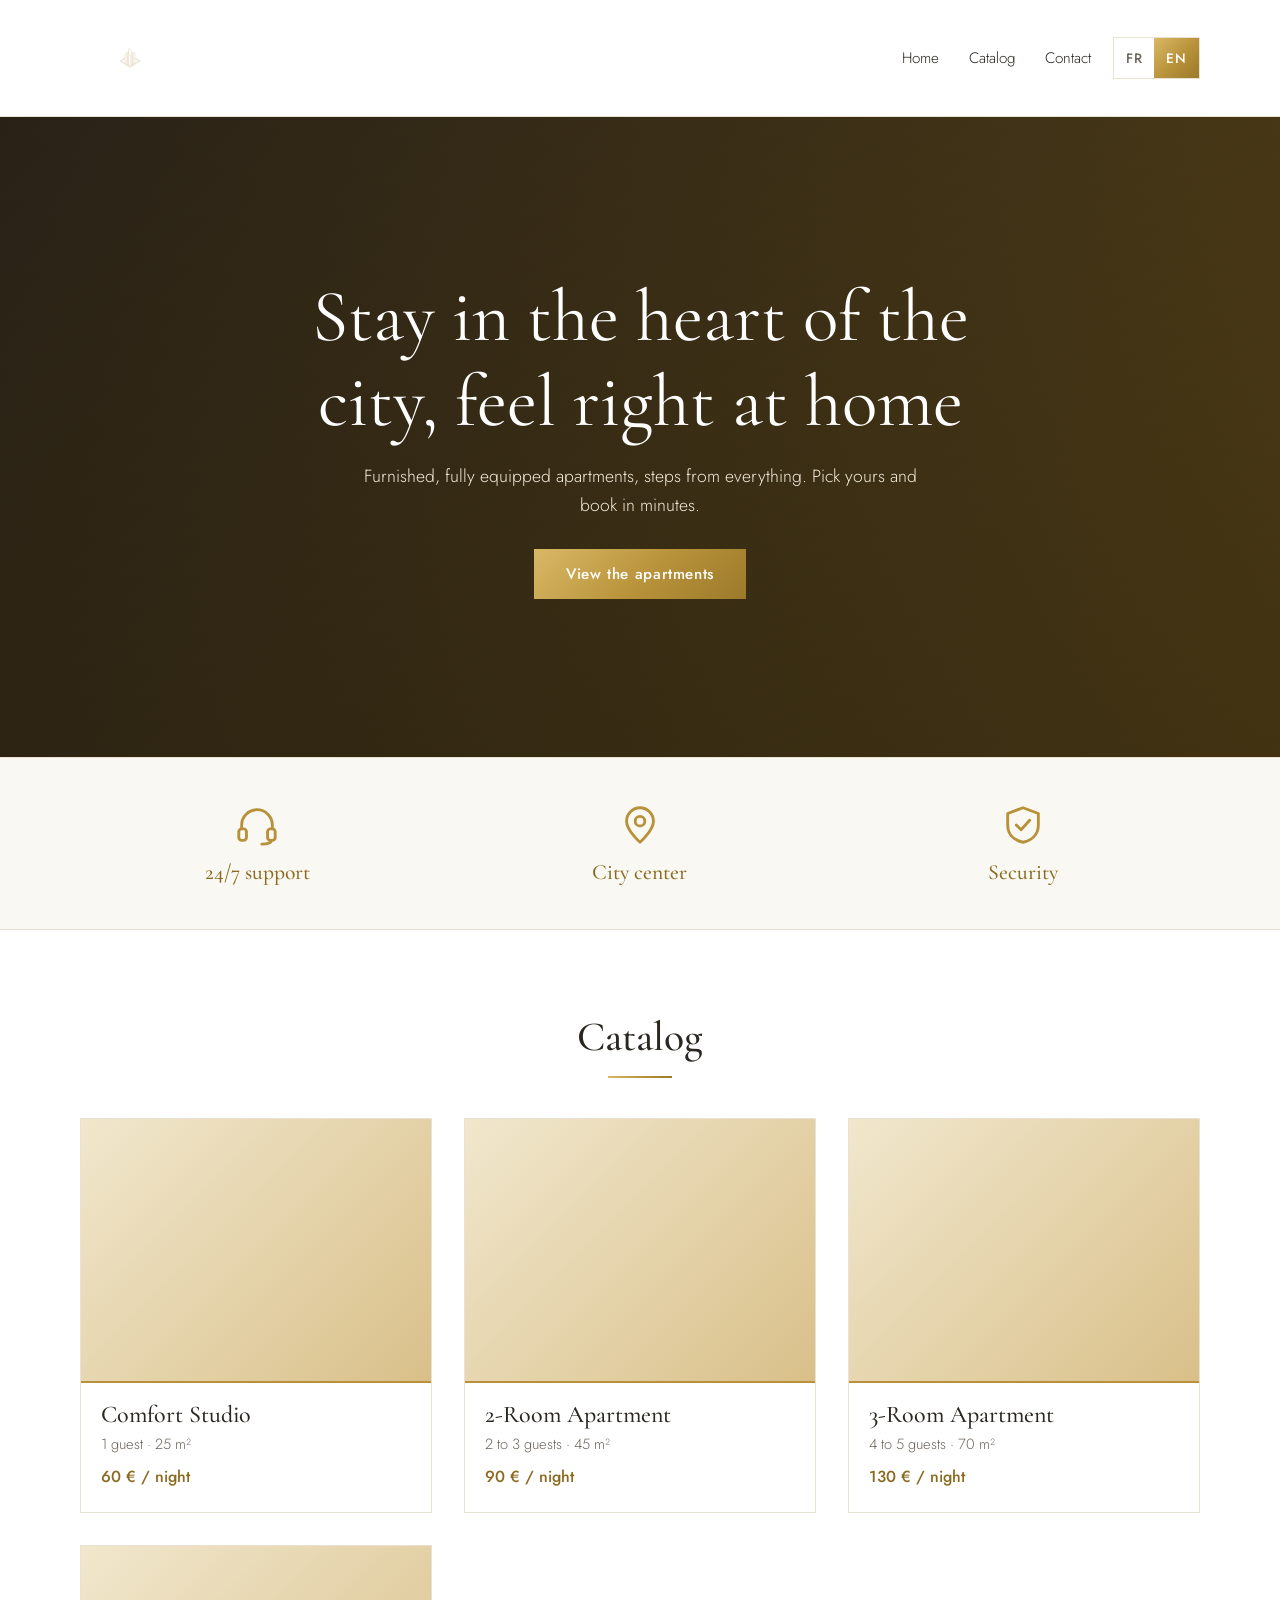
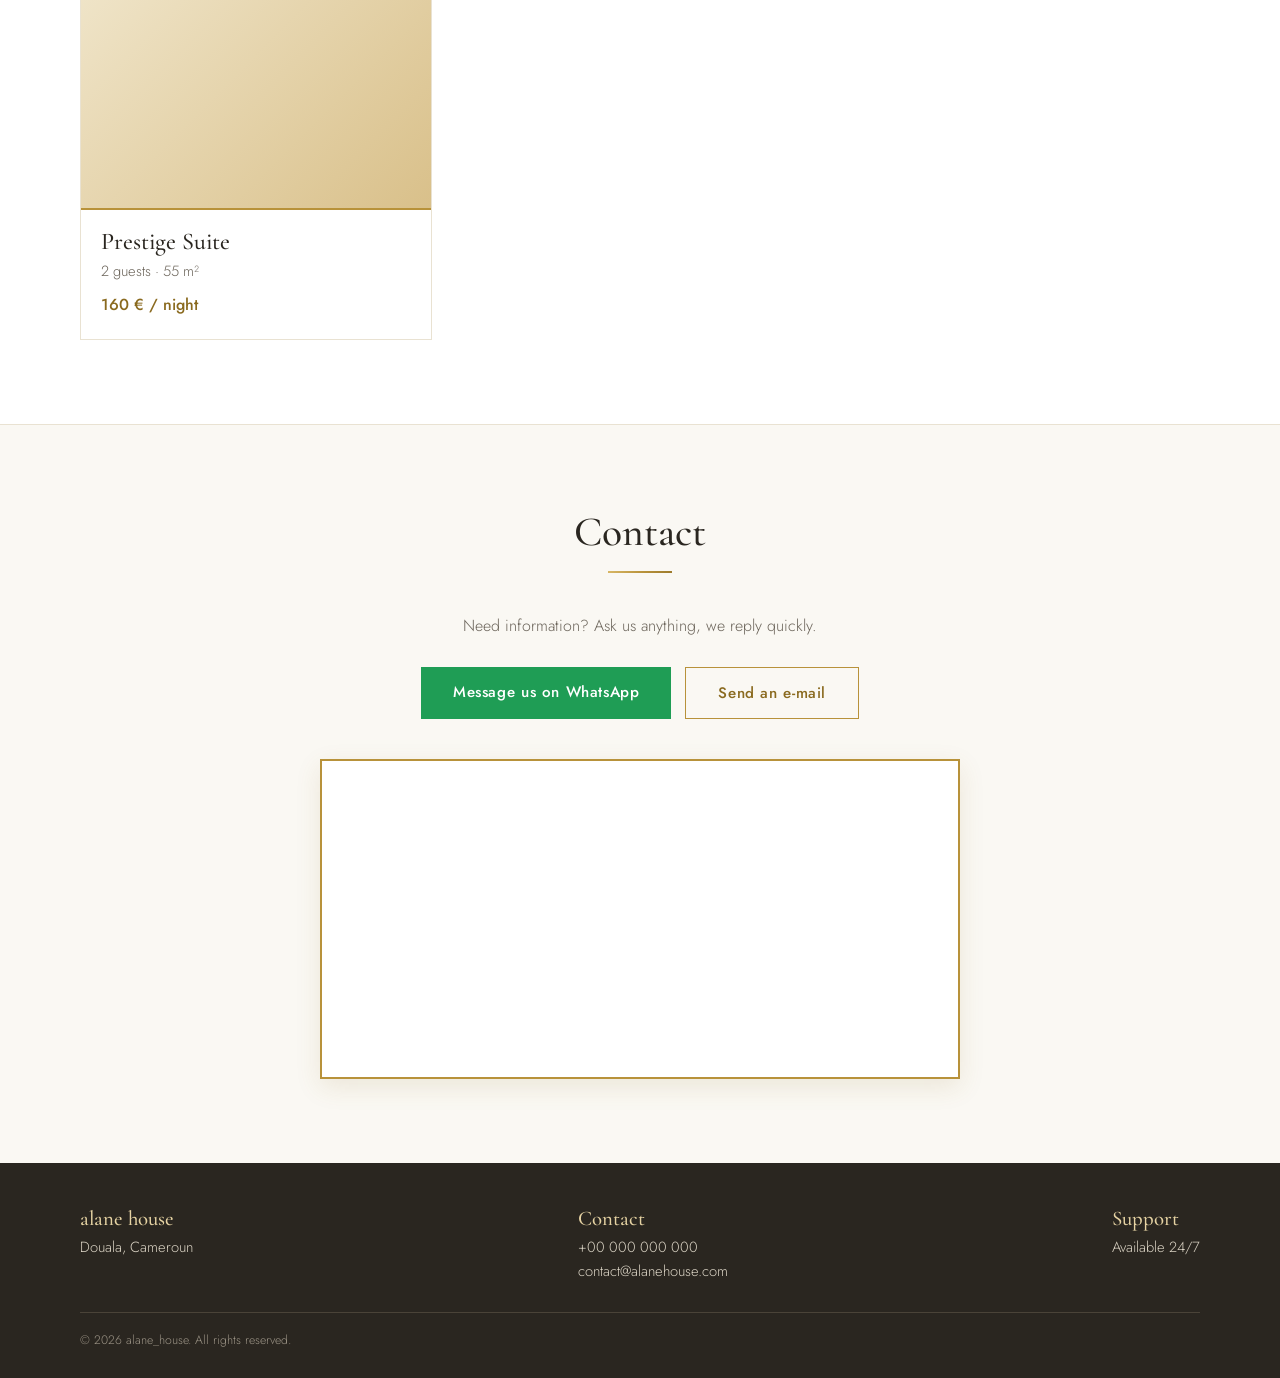
==== commit c59d8820: "logo" ====
--- a/index.html
+++ b/index.html
@@ -14,7 +14,7 @@
 
 <header>
   <div class="wrap bar">
-    <a class="logo" href="#accueil">Logo</a>
+    <a class="logo" href="#accueil"><img src="logo.png" alt="Alane House"></a>
     <div class="right">
       <nav id="nav" aria-label="Navigation principale">
         <ul>
@@ -89,11 +89,11 @@
 <footer>
   <div class="wrap">
     <div class="cols">
-      <div><h3>Nom de la résidence</h3><p>Douala, Cameroun</p></div>
-      <div><h3 data-i18n="f_contact">Contact</h3><p>+00 000 000 000<br>contact@residence.com</p></div>
+      <div><h3>alane house</h3><p>Douala, Cameroun</p></div>
+      <div><h3 data-i18n="f_contact">Contact</h3><p>+00 000 000 000<br>contact@alanehouse.com</p></div>
       <div><h3 data-i18n="f_assist">Assistance</h3><p data-i18n="f_assist_txt">Disponible 24h/24, 7j/7</p></div>
     </div>
-    <small>© <span id="yr"></span> Nom de la résidence. <span data-i18n="rights">Tous droits réservés.</span></small>
+    <small>© <span id="yr"></span> alane_house. <span data-i18n="rights">Tous droits réservés.</span></small>
   </div>
 </footer>
 
--- a/style.css
+++ b/style.css
@@ -17,8 +17,10 @@
 
 /* Header */
 header{position:sticky;top:0;z-index:20;background:rgba(255,255,255,.96);border-bottom:1px solid var(--line);backdrop-filter:blur(8px)}
-.bar{display:flex;align-items:center;justify-content:space-between;height:72px}
-.logo{font-family:var(--serif);font-size:1.5rem;font-weight:600;text-decoration:none;letter-spacing:.04em;color:var(--gold-dark);border:1px solid var(--gold);padding:4px 16px}
+.bar{display:flex;align-items:center;justify-content:space-between;min-height:96px;padding:8px 0}
+.logo{display:flex;align-items:center;flex-shrink:0;text-decoration:none}
+.logo img{height:100px !important;width:auto !important;max-width:none !important;display:block}
+@media (max-width:820px){.logo img{height:70px !important}}
 nav ul{display:flex;gap:30px;list-style:none;padding:0}
 nav a{text-decoration:none;font-size:.95rem;padding:6px 0;border-bottom:1px solid transparent;transition:border-color .2s,color .2s}
 nav a:hover{color:var(--gold-dark);border-color:var(--gold)}
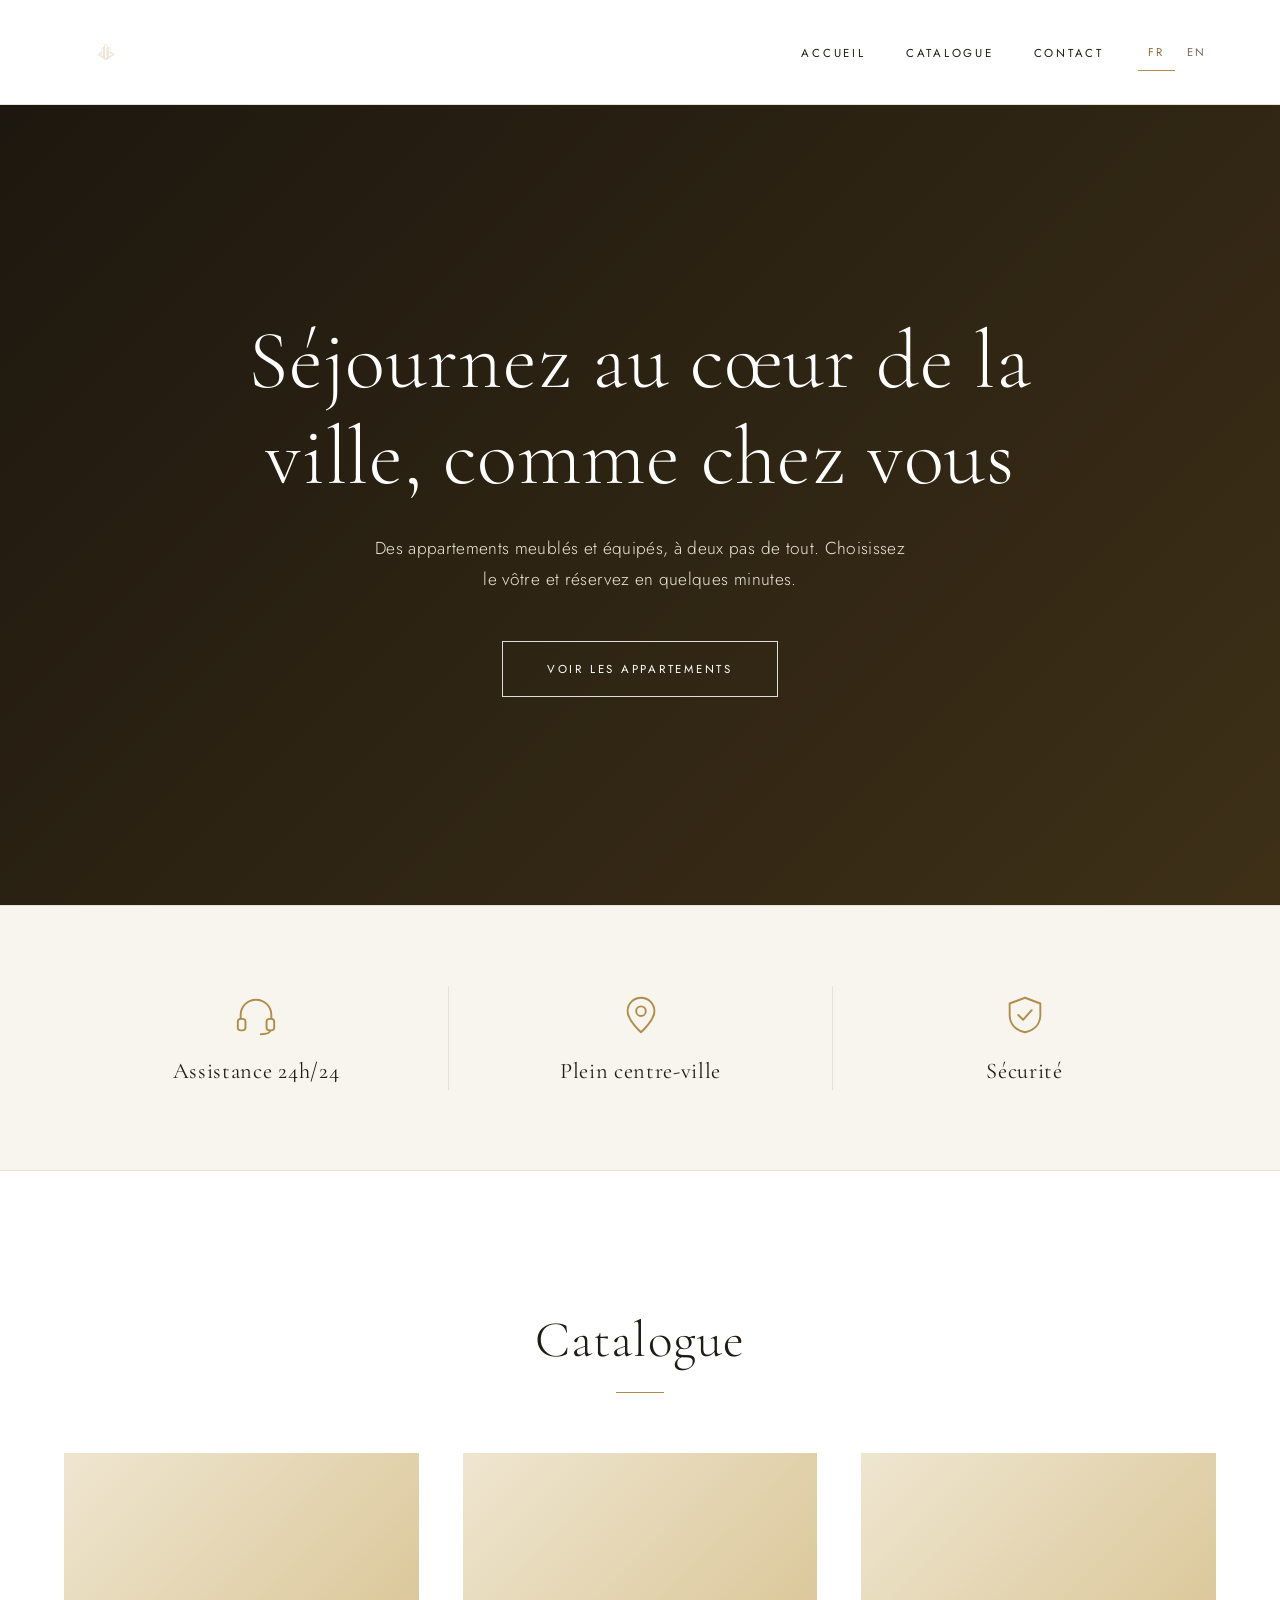
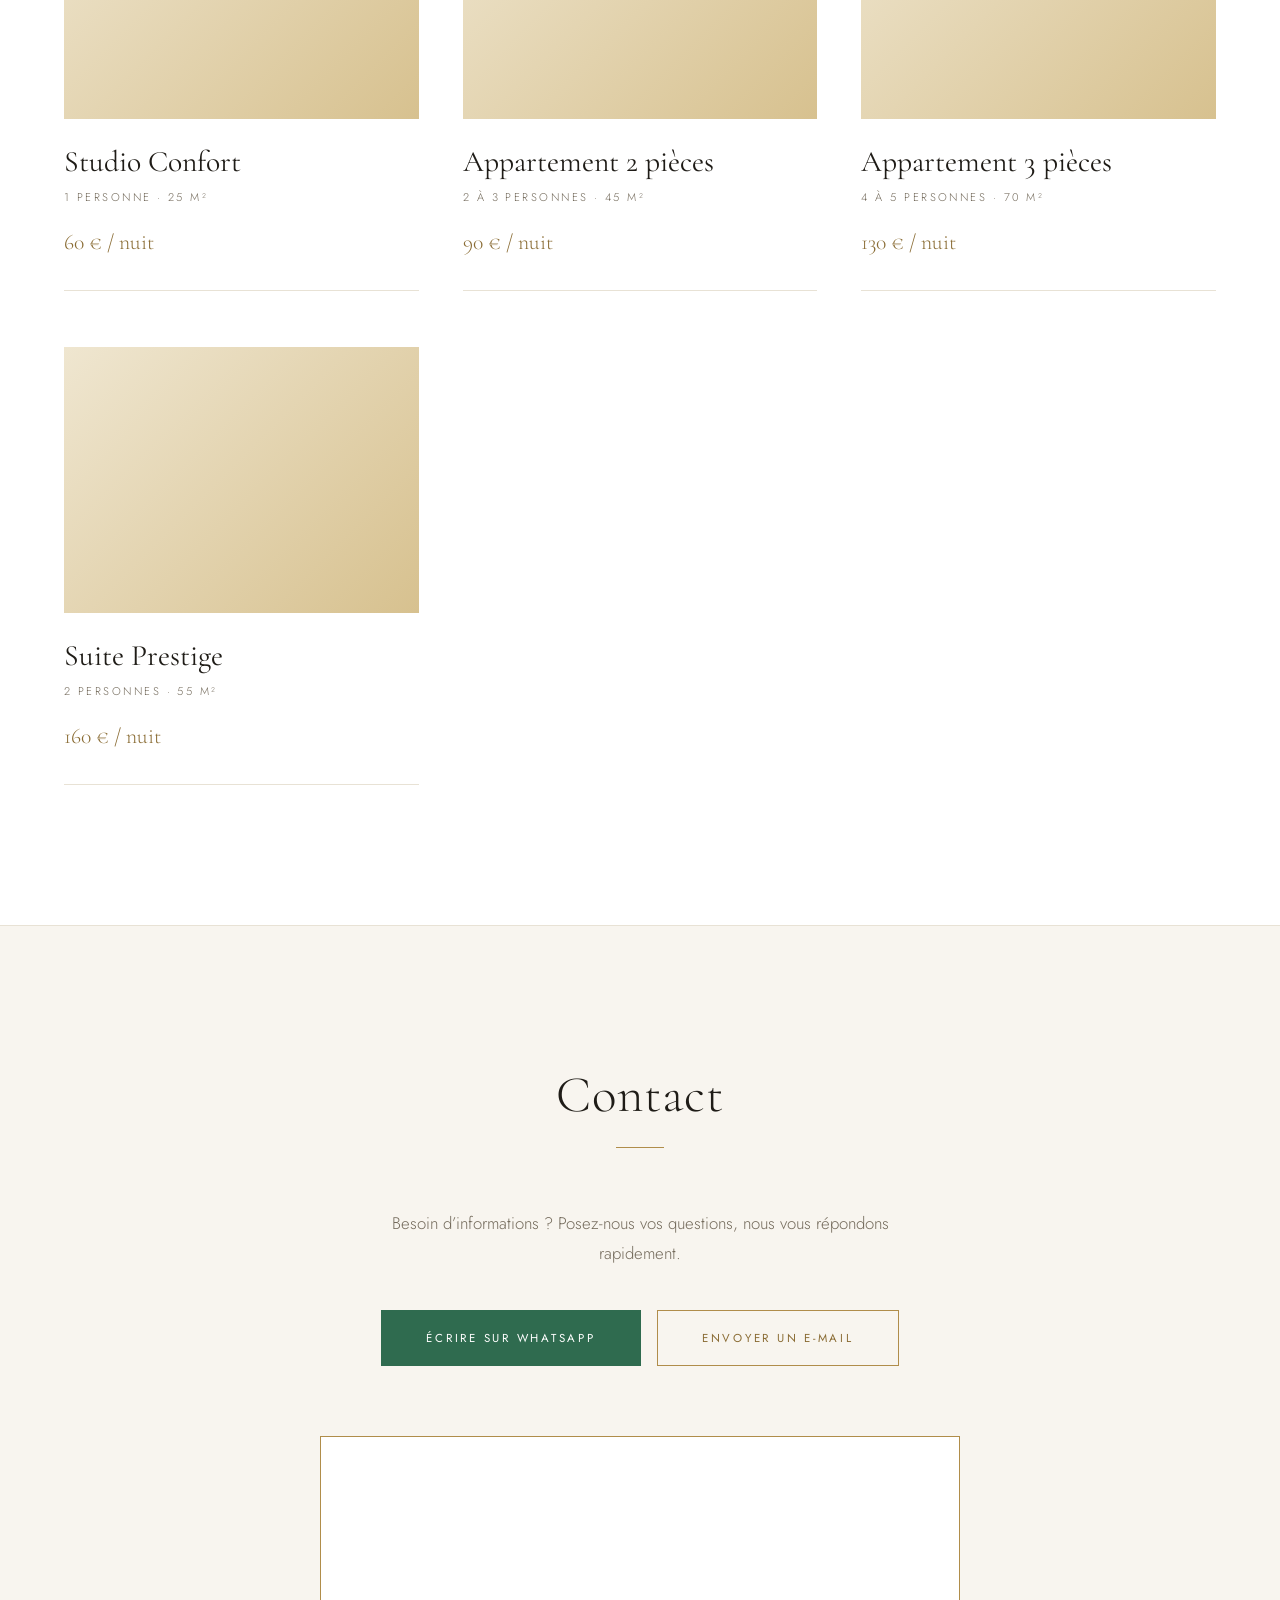
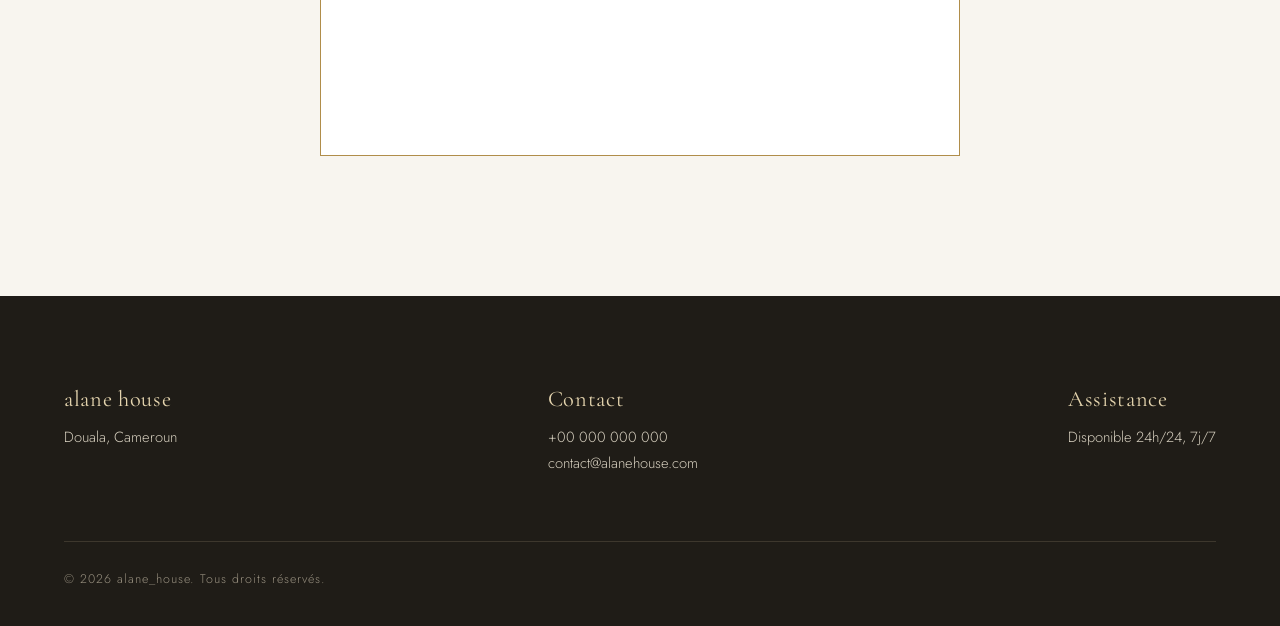
==== commit b393271f: "mise a jour 3" ====
--- a/index.html
+++ b/index.html
@@ -35,7 +35,7 @@
 <main>
   <section class="hero" id="accueil">
     <!-- Remplacez par votre vidéo : assets/residence.mp4 -->
-    <video autoplay muted loop playsinline poster="assets/residence.jpg" aria-hidden="true">
+    <video autoplay muted loop playsinline poster="video.mp4" aria-hidden="true">
       <source src="video.mp4" type="video/mp4">
     </video>
     <div class="in wrap">
@@ -155,5 +155,6 @@
 <script src="config.js"></script>
 <script src="appartements.js"></script>
 <script src="script.js"></script>
+<script src="notify.js"></script>
 </body>
 </html>
--- a/style.css
+++ b/style.css
@@ -1,169 +1,214 @@
 :root{
-  --white:#fff; --ivory:#faf8f3; --ink:#2a2620; --muted:#6b645a;
-  --gold:#b8923a; --gold-dark:#8a6a1f; --gold-light:#e6d3a3; --line:#e9e2d2;
+  --white:#fff; --ivory:#f8f5ef; --ink:#1f1c17; --muted:#746b5c;
+  --gold:#b08d4a; --gold-dark:#8a6c34; --gold-light:#e4d4ae; --line:#e8e2d5;
   --serif:'Cormorant Garamond',Georgia,serif; --sans:'Jost',system-ui,sans-serif;
-  --gold-grad:linear-gradient(135deg,#d9b866,#b8923a 55%,#9c7a2b);
+  --ease:cubic-bezier(.25,.6,.2,1);
 }
 *{box-sizing:border-box;margin:0}
-html{scroll-behavior:smooth;scroll-padding-top:76px}
-body{font-family:var(--sans);color:var(--ink);background:var(--white);line-height:1.6;font-weight:300}
+html{scroll-behavior:smooth;scroll-padding-top:110px}
+body{font-family:var(--sans);color:var(--ink);background:var(--white);line-height:1.8;font-weight:300;-webkit-font-smoothing:antialiased}
 img{max-width:100%;display:block}
 a{color:inherit}
-:focus-visible{outline:2px solid var(--gold);outline-offset:3px}
-.wrap{width:min(1120px,92%);margin-inline:auto}
-h1,h2,h3{font-family:var(--serif);font-weight:500;line-height:1.15}
-h2{font-size:clamp(1.9rem,4vw,2.6rem);text-align:center}
-.rule{width:64px;height:2px;background:var(--gold-grad);margin:14px auto 40px}
-
-/* Header */
-header{position:sticky;top:0;z-index:20;background:rgba(255,255,255,.96);border-bottom:1px solid var(--line);backdrop-filter:blur(8px)}
-.bar{display:flex;align-items:center;justify-content:space-between;min-height:96px;padding:8px 0}
-.logo{display:flex;align-items:center;flex-shrink:0;text-decoration:none}
-.logo img{height:100px !important;width:auto !important;max-width:none !important;display:block}
-@media (max-width:820px){.logo img{height:70px !important}}
-nav ul{display:flex;gap:30px;list-style:none;padding:0}
-nav a{text-decoration:none;font-size:.95rem;padding:6px 0;border-bottom:1px solid transparent;transition:border-color .2s,color .2s}
-nav a:hover{color:var(--gold-dark);border-color:var(--gold)}
-.burger{display:none;background:none;border:1px solid var(--line);width:44px;height:44px;cursor:pointer;font-size:1.3rem;color:var(--gold-dark)}
+::selection{background:var(--gold-light)}
+:focus-visible{outline:1px solid var(--gold);outline-offset:4px}
+.wrap{width:min(1180px,90%);margin-inline:auto}
+h1,h2,h3{font-family:var(--serif);font-weight:300;line-height:1.15}
+h2{font-size:clamp(2.2rem,4.6vw,3.2rem);text-align:center;letter-spacing:.02em}
+.rule{width:48px;height:1px;background:var(--gold);margin:22px auto 60px}
+
+/* Animations */
+@keyframes fade{from{opacity:0}to{opacity:1}}
+@keyframes rise{from{opacity:0;transform:translateY(18px)}to{opacity:1;transform:none}}
+@keyframes drift{from{transform:scale(1)}to{transform:scale(1.06)}}
+@keyframes dlg{from{opacity:0;transform:translateY(14px)}to{opacity:1;transform:none}}
+
+/* En-tête */
+header{position:sticky;top:0;z-index:20;background:rgba(255,255,255,.97);border-bottom:1px solid var(--line)}
+.bar{display:flex;align-items:center;justify-content:space-between;gap:20px;min-height:104px;padding:10px 0}
+.logo{display:flex;align-items:center;flex:0 0 auto;min-width:0;text-decoration:none;border:0;padding:0}
+.logo img{display:block;height:84px;width:auto;max-width:none;object-fit:contain}
+.right{display:flex;align-items:center;gap:34px}
+nav ul{display:flex;gap:40px;list-style:none;padding:0}
+nav a{position:relative;text-decoration:none;font-size:.72rem;letter-spacing:.24em;text-transform:uppercase;font-weight:400;padding:8px 0;transition:color .4s}
+nav a::after{content:"";position:absolute;left:0;right:0;bottom:0;height:1px;background:var(--gold);transform:scaleX(0);transform-origin:left;transition:transform .6s var(--ease)}
+nav a:hover{color:var(--gold-dark)}
+nav a:hover::after{transform:scaleX(1)}
+.langs{display:flex;gap:2px}
+.langs button{background:none;border:0;padding:8px 10px;min-height:38px;font:400 .7rem var(--sans);letter-spacing:.2em;color:var(--muted);cursor:pointer;border-bottom:1px solid transparent;transition:color .3s,border-color .3s}
+.langs button:hover{color:var(--gold-dark)}
+.langs button[aria-pressed="true"]{color:var(--gold-dark);border-bottom-color:var(--gold)}
+.burger{display:none;background:none;border:1px solid var(--line);width:46px;height:46px;cursor:pointer;font-size:1.2rem;color:var(--gold-dark);transition:border-color .3s}
+.burger:hover{border-color:var(--gold)}
 
 /* Hero */
-.hero{position:relative;min-height:min(78vh,640px);display:grid;place-items:center;text-align:center;color:#fff;overflow:hidden;background:linear-gradient(135deg,#3a3022,#8a6a1f)}
-.hero video{position:absolute;inset:0;width:100%;height:100%;object-fit:cover}
-.hero::after{content:"";position:absolute;inset:0;background:linear-gradient(rgba(20,16,10,.45),rgba(20,16,10,.62))}
-.hero .in{position:relative;z-index:1;padding:60px 0;max-width:760px}
-.hero h1{font-size:clamp(2.4rem,6.5vw,4.6rem);font-weight:400}
-.hero p{margin:18px auto 30px;font-size:1.1rem;max-width:560px;color:#f3ecdc}
-
-/* Buttons */
-.btn{display:inline-block;border:0;cursor:pointer;font:500 .95rem var(--sans);letter-spacing:.04em;padding:14px 32px;text-decoration:none;color:#fff;background:var(--gold-grad);transition:filter .2s,transform .2s}
-.btn:hover{filter:brightness(1.08);transform:translateY(-1px)}
-.btn.ghost{background:transparent;color:var(--gold-dark);border:1px solid var(--gold)}
-.btn.wa{background:#1f9d55}
-
-/* Reassurance */
-.assure{background:var(--ivory);border-block:1px solid var(--line);padding:44px 0}
-.assure ul{list-style:none;padding:0;display:grid;grid-template-columns:repeat(3,1fr);gap:28px;text-align:center;align-items:start}
-.assure li{text-align:center}
-.assure h3{font-size:1.35rem;color:var(--gold-dark)}
-.assure p{color:var(--muted);font-size:.95rem}
-.ico{display:block;width:46px;height:46px;margin:0 auto 12px;fill:none;stroke:var(--gold);stroke-width:1.5;stroke-linecap:round;stroke-linejoin:round}
+.hero{position:relative;min-height:min(90vh,800px);display:grid;place-items:center;text-align:center;color:#fff;overflow:hidden;background:linear-gradient(135deg,#2a2217,#6f5628)}
+.hero video{position:absolute;inset:0;width:100%;height:100%;object-fit:cover;animation:drift 30s ease-in-out infinite alternate}
+.hero::after{content:"";position:absolute;inset:0;background:rgba(18,14,9,.52)}
+.hero .in{position:relative;z-index:1;padding:90px 0;max-width:800px}
+.hero .in>*{opacity:0;animation:rise 1.6s var(--ease) both}
+.hero h1{font-size:clamp(2.6rem,6.6vw,5.2rem);font-weight:300;letter-spacing:.01em;animation-delay:.3s}
+.hero p{margin:28px auto 46px;font-size:1.08rem;max-width:540px;color:#efe8d8;letter-spacing:.02em;animation-delay:.8s}
+.hero .btn{animation-delay:1.3s;background:transparent;border:1px solid rgba(255,255,255,.85);color:#fff}
+.hero .btn:hover{background:#fff;color:var(--ink);border-color:#fff}
+
+/* Boutons */
+.btn{display:inline-block;border:1px solid var(--gold);cursor:pointer;font:400 .72rem var(--sans);letter-spacing:.24em;text-transform:uppercase;padding:19px 44px;text-decoration:none;color:#fff;background:var(--gold);transition:background .5s var(--ease),color .5s var(--ease),border-color .5s var(--ease)}
+.btn:hover{background:var(--gold-dark);border-color:var(--gold-dark)}
+.btn.ghost{background:transparent;color:var(--gold-dark)}
+.btn.ghost:hover{background:var(--gold);color:#fff;border-color:var(--gold)}
+.btn.wa{background:#2f6b4f;border-color:#2f6b4f}
+.btn.wa:hover{background:#245640;border-color:#245640}
+.btn.sm{padding:13px 26px;font-size:.68rem}
+.btn:disabled{background:#e3ded3;border-color:#e3ded3;color:#8b8577;cursor:not-allowed}
+
+/* Réassurance */
+.assure{background:var(--ivory);border-block:1px solid var(--line);padding:80px 0}
+.assure ul{list-style:none;padding:0;display:grid;grid-template-columns:repeat(3,1fr);gap:0;text-align:center;align-items:start}
+.assure li{text-align:center;padding:6px 20px}
+.assure li+li{border-left:1px solid var(--line)}
+.assure h3{font-size:1.4rem;font-weight:400;color:var(--ink);letter-spacing:.03em}
+.ico{display:block;width:46px;height:46px;margin:0 auto 20px;fill:none;stroke:var(--gold);stroke-width:1;stroke-linecap:round;stroke-linejoin:round;transition:transform .8s var(--ease)}
+.assure li:hover .ico{transform:translateY(-4px)}
+
+/* Sections */
+section.pad{padding:140px 0}
 
 /* Catalogue */
-section.pad{padding:84px 0}
-.grid{display:grid;grid-template-columns:repeat(auto-fill,minmax(300px,1fr));gap:32px}
-.card{background:#fff;border:1px solid var(--line);cursor:pointer;text-align:left;padding:0;font:inherit;color:inherit;transition:box-shadow .25s,border-color .25s}
-.card:hover{border-color:var(--gold);box-shadow:0 12px 32px rgba(138,106,31,.14)}
-.ph{aspect-ratio:4/3;background:linear-gradient(135deg,#f1e7cd,#d9c08a);overflow:hidden;position:relative}
-.ph img{width:100%;height:100%;object-fit:cover}
-.card .meta{padding:18px 20px 22px;border-top:2px solid var(--gold)}
-.card h3{font-size:1.5rem}
-.card p{color:var(--muted);font-size:.92rem;margin-top:4px}
-.card .price{color:var(--gold-dark);font-weight:500;margin-top:8px}
+.grid{display:grid;grid-template-columns:repeat(auto-fill,minmax(320px,1fr));gap:56px 44px}
+.card{position:relative;background:transparent;border:0;cursor:pointer;text-align:left;padding:0;font:inherit;color:inherit;animation:rise 1.1s var(--ease) backwards}
+.card:nth-child(2){animation-delay:.12s}
+.card:nth-child(3){animation-delay:.24s}
+.card:nth-child(4){animation-delay:.36s}
+.card:nth-child(n+5){animation-delay:.48s}
+.ph{aspect-ratio:4/3;background:linear-gradient(135deg,#efe6d0,#d7c18f);overflow:hidden;position:relative}
+.ph img{width:100%;height:100%;object-fit:cover;transition:transform 1.8s var(--ease)}
+.card .meta{position:relative;padding:26px 0 28px;border-bottom:1px solid var(--line)}
+.card .meta::after{content:"";position:absolute;left:0;bottom:-1px;height:1px;width:0;background:var(--gold);transition:width 1s var(--ease)}
+.card h3{font-size:1.85rem;font-weight:400;transition:color .5s}
+.card p{color:var(--muted);font-size:.7rem;letter-spacing:.22em;text-transform:uppercase;margin-top:8px}
+.card .price{font-family:var(--serif);font-size:1.35rem;color:var(--gold-dark);margin-top:16px}
+@media (hover:hover){
+  .card:hover .ph img{transform:scale(1.05)}
+  .card:hover .meta::after{width:100%}
+  .card:hover h3{color:var(--gold-dark)}
+}
+.card.off .ph img{filter:grayscale(.9);opacity:.6}
+.badge{position:absolute;top:0;left:0;z-index:1;background:var(--ink);color:#fff;font-size:.64rem;letter-spacing:.24em;text-transform:uppercase;padding:9px 18px}
 
 /* Contact */
 .contact{background:var(--ivory);border-top:1px solid var(--line);text-align:center}
-.contact p{max-width:520px;margin:0 auto 28px;color:var(--muted)}
-.contact .acts{display:flex;gap:14px;justify-content:center;flex-wrap:wrap}
+.contact p{max-width:520px;margin:0 auto 42px;color:var(--muted);font-size:1.05rem}
+.contact .acts{display:flex;gap:16px;justify-content:center;flex-wrap:wrap}
 
 /* Carte */
-.map{width:min(640px,100%);margin:40px auto 0;padding:6px;background:#fff;border:2px solid var(--gold);box-shadow:0 8px 24px rgba(138,106,31,.12);aspect-ratio:16/8}
-.map iframe{display:block;width:100%;height:100%;border:0}
-
-/* Footer */
-footer{background:var(--ink);color:#d9d2c3;padding:44px 0 28px;font-size:.92rem}
-footer .cols{display:flex;justify-content:space-between;gap:28px;flex-wrap:wrap}
-footer h3{color:var(--gold-light);font-size:1.3rem;margin-bottom:6px}
-footer small{display:block;margin-top:28px;padding-top:18px;border-top:1px solid #4a4338;color:#9c9486}
-
-/* Dialogs */
-dialog{border:0;padding:0;width:min(960px,96vw);max-height:92vh;overflow:auto;background:#fff;box-shadow:0 30px 80px rgba(0,0,0,.35)}
-dialog::backdrop{background:rgba(20,16,10,.6)}
-dialog[open]{animation:pop .25s ease}
-@keyframes pop{from{opacity:0;transform:translateY(12px)}}
-.close{position:sticky;top:0;float:right;margin:10px;width:42px;height:42px;border:1px solid var(--line);background:#fff;font-size:1.3rem;cursor:pointer;z-index:2;color:var(--gold-dark)}
-.detail{display:grid;grid-template-columns:1.2fr 1fr;gap:0}
-.gallery .main{aspect-ratio:4/3;background:linear-gradient(135deg,#f1e7cd,#d9c08a)}
+.map{width:min(640px,100%);margin:70px auto 0;padding:8px;background:#fff;border:1px solid var(--gold);aspect-ratio:16/8}
+.map iframe{display:block;width:100%;height:100%;border:0;filter:grayscale(.3);transition:filter .8s}
+.map:hover iframe{filter:none}
+
+/* Pied de page */
+footer{background:var(--ink);color:#d3ccbc;padding:90px 0 36px;font-size:.92rem}
+footer .cols{display:flex;justify-content:space-between;gap:44px;flex-wrap:wrap}
+footer h3{color:var(--gold-light);font-size:1.4rem;font-weight:400;margin-bottom:12px;letter-spacing:.03em}
+footer small{display:block;margin-top:64px;padding-top:26px;border-top:1px solid #3d372d;color:#968e7e;letter-spacing:.08em;font-size:.78rem}
+
+/* Fenêtres (fiche + réservation) */
+dialog{border:0;padding:0;width:min(1000px,96vw);max-height:92vh;overflow:auto;background:#fff;box-shadow:0 30px 80px rgba(0,0,0,.35)}
+dialog::backdrop{background:rgba(18,14,9,.7)}
+dialog[open]{animation:dlg .7s var(--ease)}
+.close{position:sticky;top:0;float:right;margin:14px;width:44px;height:44px;border:1px solid var(--line);background:#fff;font-size:1.3rem;cursor:pointer;z-index:2;color:var(--gold-dark);transition:border-color .3s,background .3s}
+.close:hover{border-color:var(--gold);background:var(--ivory)}
+.detail{display:grid;grid-template-columns:1.2fr 1fr}
+.gallery .main{aspect-ratio:4/3;background:linear-gradient(135deg,#efe6d0,#d7c18f);overflow:hidden}
 .gallery .main img{width:100%;height:100%;object-fit:cover}
-.thumbs{display:flex;gap:8px;padding:8px;overflow-x:auto}
-.thumbs button{flex:0 0 76px;height:58px;border:2px solid transparent;padding:0;cursor:pointer;background:linear-gradient(135deg,#f1e7cd,#d9c08a)}
-.thumbs button[aria-current=true]{border-color:var(--gold)}
+.thumbs{display:flex;gap:10px;padding:12px;overflow-x:auto}
+.thumbs button{flex:0 0 84px;height:62px;border:1px solid transparent;padding:0;cursor:pointer;background:linear-gradient(135deg,#efe6d0,#d7c18f);opacity:.6;transition:opacity .4s,border-color .4s}
+.thumbs button:hover{opacity:1}
+.thumbs button[aria-current=true]{border-color:var(--gold);opacity:1}
 .thumbs img{width:100%;height:100%;object-fit:cover}
-.info{padding:34px 30px}
-.info h2{text-align:left;font-size:2rem}
-.info .rule{margin:12px 0 18px}
-.info ul{padding-left:1.1rem;margin:14px 0 22px;color:var(--muted)}
-.info .price{font-family:var(--serif);font-size:1.7rem;color:var(--gold-dark);margin-bottom:18px}
-
-form{padding:36px clamp(20px,5vw,48px) 40px}
-form h2{text-align:left;font-size:2rem}
-form .rule{margin:12px 0 24px}
-.row{display:grid;grid-template-columns:1fr 1fr;gap:16px}
-label{display:block;font-size:.9rem;margin-bottom:16px;color:var(--ink)}
-input[type=text],input[type=email],input[type=tel],input[type=date],textarea{width:100%;margin-top:6px;padding:12px;border:1px solid #cfc6b2;font:inherit;background:#fff;border-radius:0}
-input:focus,textarea:focus{outline:2px solid var(--gold);border-color:var(--gold)}
-fieldset{border:1px solid var(--line);padding:14px 16px;margin-bottom:18px}
-legend{padding:0 8px;color:var(--gold-dark);font-family:var(--serif);font-size:1.2rem}
-fieldset label{display:flex;gap:10px;align-items:center;margin:8px 0}
-.err{color:#a3281f;font-size:.88rem;min-height:1.2em;margin-bottom:10px}
-.sum{background:var(--ivory);border-left:3px solid var(--gold);padding:10px 14px;margin-bottom:20px;font-size:.92rem}
-.ok{padding:60px 30px;text-align:center}
+.info{padding:52px 44px}
+.info h2{text-align:left;font-size:2.5rem}
+.info .rule{margin:20px 0 26px}
+.info ul{padding-left:1.1rem;margin:18px 0 30px;color:var(--muted)}
+.info li{margin-bottom:4px}
+.info .price{font-family:var(--serif);font-size:2rem;color:var(--gold-dark);margin-bottom:26px}
+
+/* Formulaires */
+form{padding:52px clamp(22px,5vw,60px) 56px}
+form h2{text-align:left;font-size:2.4rem}
+form .rule{margin:20px 0 30px}
+.row{display:grid;grid-template-columns:1fr 1fr;gap:26px}
+label{display:block;font-size:.66rem;letter-spacing:.2em;text-transform:uppercase;margin-bottom:24px;color:var(--muted)}
+input[type=text],input[type=email],input[type=tel],input[type=date],input[type=password],textarea{width:100%;margin-top:6px;padding:11px 0;border:0;border-bottom:1px solid #d3cab6;border-radius:0;font:inherit;font-size:1rem;letter-spacing:.01em;color:var(--ink);background:transparent;transition:border-color .4s}
+textarea{padding:12px;border:1px solid #d3cab6;resize:vertical}
+input:focus,textarea:focus{outline:none;border-color:var(--gold)}
+input[type=checkbox]{accent-color:var(--gold);width:16px;height:16px}
+fieldset{border:1px solid var(--line);padding:16px 22px;margin-bottom:26px}
+legend{padding:0 10px;color:var(--gold-dark);font-family:var(--serif);font-size:1.3rem}
+fieldset label{display:flex;gap:12px;align-items:center;margin:10px 0;font-size:.95rem;letter-spacing:0;text-transform:none;color:var(--ink);cursor:pointer}
+.err{color:#a3281f;font-size:.88rem;min-height:1.2em;margin-bottom:12px}
+.sum{border-left:1px solid var(--gold);padding:6px 0 6px 18px;margin-bottom:32px;font-family:var(--serif);font-size:1.25rem}
+.ok{padding:90px 34px;text-align:center}
 .ok h2{text-align:center}
 
-/* Disponibilité */
-.btn:disabled{background:#d9d2c3;color:#6b645a;cursor:not-allowed;transform:none;filter:none}
-.card.off .ph img{filter:grayscale(.85);opacity:.7}
-.badge{position:absolute;top:12px;left:12px;background:var(--ink);color:#fff;font-size:.85rem;padding:4px 12px}
-
-/* Admin */
-.adm{width:min(760px,92%);margin:48px auto}
-.adm h1{font-size:2.2rem;margin-bottom:6px}
-.adm .rule{margin:12px 0 28px}
+/* Administration */
+.adm{width:min(760px,92%);margin:56px auto}
+.adm h1{font-size:2.6rem;margin-bottom:6px}
+.adm .rule{margin:18px 0 36px}
 .adm form{padding:0}
-.adm .box{border:1px solid var(--line);padding:28px;background:#fff}
-.adm-top{display:flex;justify-content:space-between;align-items:center;gap:12px;margin-bottom:8px}
-.lot{display:flex;align-items:center;justify-content:space-between;gap:14px;padding:16px 0;border-bottom:1px solid var(--line);flex-wrap:wrap}
-.lot strong{font-family:var(--serif);font-size:1.3rem;font-weight:500;display:block}
-.etat{font-size:.9rem;color:#1f7a45}
+.adm .box{border:1px solid var(--line);padding:36px;background:#fff}
+.adm-top{display:flex;justify-content:space-between;align-items:center;gap:12px;margin-bottom:10px}
+.lot{display:flex;align-items:center;justify-content:space-between;gap:14px;padding:22px 0;border-bottom:1px solid var(--line);flex-wrap:wrap}
+.lot strong{font-family:var(--serif);font-size:1.4rem;font-weight:500;display:block}
+.etat{font-size:.88rem;color:#1f7a45}
 .etat.off{color:#a3281f}
-.btn.sm{padding:10px 20px;font-size:.88rem}
-.sect{margin-top:40px}
-.resa{border:1px solid var(--line);padding:16px 18px;margin-bottom:14px;font-size:.95rem}
-.resa-top{display:flex;justify-content:space-between;align-items:center;gap:10px;margin-bottom:6px}
-.resa-top strong{font-family:var(--serif);font-size:1.3rem;font-weight:500}
-.resa p{color:var(--muted);margin:2px 0}
-.tag{font-size:.8rem;padding:2px 10px;border:1px solid var(--line);color:var(--muted)}
+.sect{margin-top:50px}
+.resa{border:1px solid var(--line);padding:22px 24px;margin-bottom:16px;font-size:.95rem;transition:border-color .4s}
+.resa:hover{border-color:var(--gold-light)}
+.resa-top{display:flex;justify-content:space-between;align-items:center;gap:10px;margin-bottom:8px}
+.resa-top strong{font-family:var(--serif);font-size:1.4rem;font-weight:500}
+.resa p{color:var(--muted);margin:3px 0}
+.tag{font-size:.64rem;letter-spacing:.18em;text-transform:uppercase;padding:3px 12px;border:1px solid var(--line);color:var(--muted)}
 .tag.new{border-color:var(--gold);color:var(--gold-dark)}
-.resa .btn{margin-top:12px}
-
-/* Mobile */
+.resa .btn{margin-top:14px}
+
+/* Apparition au défilement (navigateurs compatibles) */
+@supports (animation-timeline:view()){
+  .assure li,.pad h2,.pad .rule,.contact p,.contact .acts,.map{animation:rise linear both;animation-timeline:view();animation-range:entry 0% cover 28%}
+}
+
+/* Tablette et mobile */
 @media (max-width:820px){
+  .bar{min-height:88px}
+  .logo img{height:62px;max-width:58vw}
+  .right{gap:8px}
   .burger{display:block}
-  nav{position:absolute;top:72px;left:0;right:0;background:#fff;border-bottom:1px solid var(--line);display:none}
+  nav{position:absolute;top:100%;left:0;right:0;background:#fff;border-bottom:1px solid var(--line);display:none}
   nav.open{display:block}
-  nav ul{flex-direction:column;gap:0;padding:8px 4%}
-  nav a{display:block;padding:14px 0;border-bottom:1px solid var(--line)}
+  nav ul{flex-direction:column;gap:0;padding:6px 5%}
+  nav a{display:block;padding:20px 0;border-bottom:1px solid var(--line)}
+  nav a::after{display:none}
+  .hero{min-height:84vh}
+  .hero .in{padding:70px 0}
+  .assure{padding:48px 0}
+  .assure ul{grid-template-columns:repeat(3,1fr)}
+  .assure li{padding:6px 6px}
+  .assure h3{font-size:1.02rem}
+  .ico{width:32px;height:32px;margin-bottom:10px}
+  section.pad{padding:88px 0}
+  .rule{margin:18px auto 44px}
+  .grid{gap:44px}
   .detail{grid-template-columns:1fr}
-  .row{grid-template-columns:1fr}
-  section.pad{padding:60px 0}
-
-  /* Réassurance : 3 éléments alignés sur une ligne */
-  .assure{padding:32px 0}
-  .assure ul{grid-template-columns:repeat(3,1fr);gap:8px}
-  .assure h3{font-size:1.05rem}
-  .ico{width:34px;height:34px;margin-bottom:8px}
-
-  /* Carte plus compacte */
-  .map{width:100%;aspect-ratio:16/10;margin-top:32px}
+  .info{padding:34px 24px}
+  .row{grid-template-columns:1fr;gap:0}
+  .map{width:100%;aspect-ratio:16/10;margin-top:48px}
+  .adm .box{padding:22px}
 }
 @media (max-width:400px){
-  .assure h3{font-size:.95rem}
-  .ico{width:30px;height:30px}
-}
-@media (prefers-reduced-motion:reduce){*{animation:none!important;transition:none!important;scroll-behavior:auto!important}}
-
-/* Sélecteur de langue */
-.right{display:flex;align-items:center;gap:22px}
-.langs{display:flex;border:1px solid var(--line)}
-.langs button{background:none;border:0;padding:8px 12px;min-height:40px;font:500 .85rem var(--sans);letter-spacing:.06em;color:var(--muted);cursor:pointer}
-.langs button[aria-pressed="true"]{background:var(--gold-grad);color:#fff}
-@media (max-width:820px){.right{gap:10px}}+  .assure h3{font-size:.92rem}
+  .ico{width:28px;height:28px}
+  .btn{padding:17px 30px}
+}
+@media (prefers-reduced-motion:reduce){
+  *,*::before,*::after{animation:none!important;transition:none!important;scroll-behavior:auto!important}
+  .hero .in>*{opacity:1}
+}
